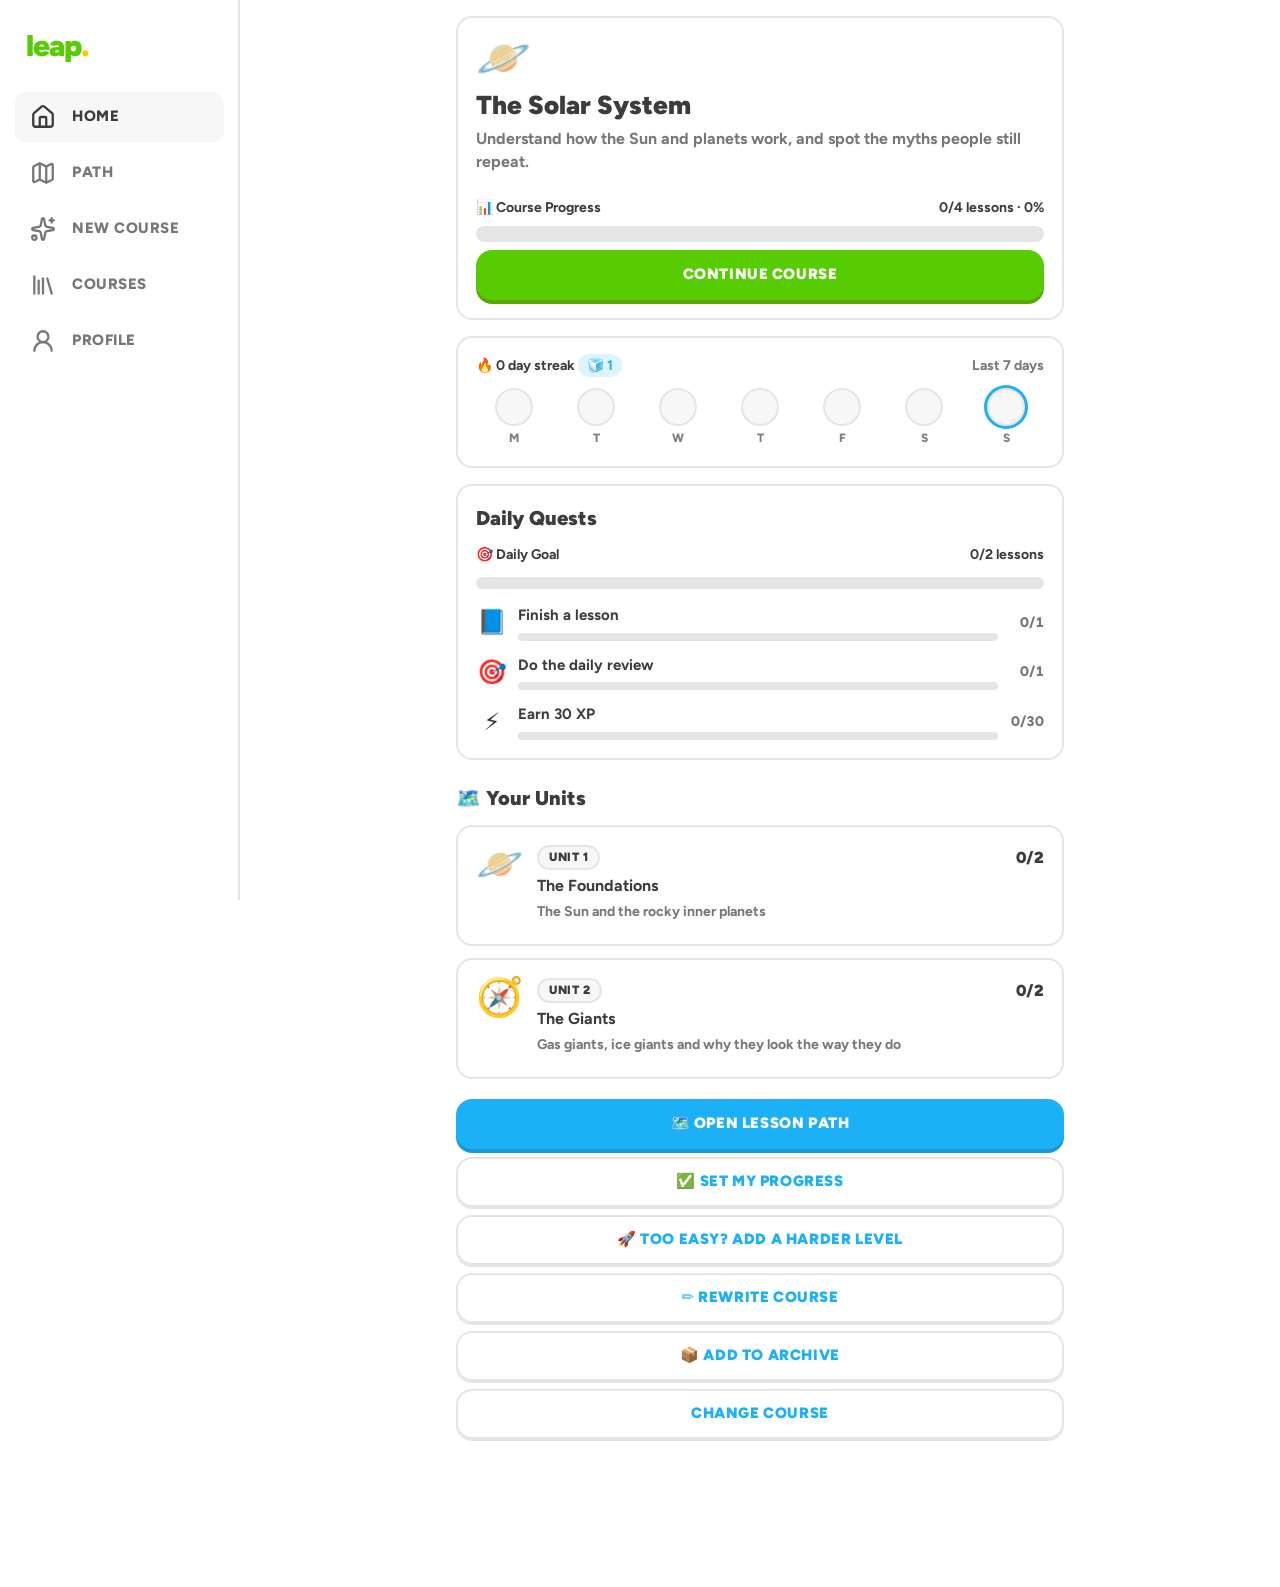
==== index.html @ ef15c29d "Daily review bar above the menu" ====
<!doctype html>
<html lang="en-GB">
  <head>
    <meta charset="UTF-8" />
    <meta name="viewport" content="width=device-width, initial-scale=1.0, maximum-scale=1.0, user-scalable=no, viewport-fit=cover" />
    <meta name="theme-color" content="#58cc02" />
    <meta http-equiv="Cache-Control" content="no-cache, must-revalidate" />
    <link rel="icon" href="data:image/svg+xml,<svg xmlns=%22http://www.w3.org/2000/svg%22 viewBox=%220 0 100 100%22><text y=%22.9em%22 font-size=%2290%22>🐸</text></svg>" />
    <link rel="apple-touch-icon" href="./leap-icon-180.png" />
    <link rel="manifest" href="./leap.webmanifest" />
    <meta name="apple-mobile-web-app-capable" content="yes" />
    <meta name="mobile-web-app-capable" content="yes" />
    <meta name="apple-mobile-web-app-title" content="Leap" />
    <meta name="apple-mobile-web-app-status-bar-style" content="black-translucent" />
    <link rel="preconnect" href="https://fonts.googleapis.com" />
    <link rel="preconnect" href="https://fonts.gstatic.com" crossorigin />
    <link href="https://fonts.googleapis.com/css2?family=Figtree:wght@500;600;700;800;900&display=swap" rel="stylesheet" />
    <title>Leap · learn anything</title>
    <script type="module" crossorigin src="./assets/learn-BVHJ_zbQ.js"></script>
    <link rel="stylesheet" crossorigin href="./assets/learn-C8i1mQF3.css">
  </head>
  <body>
    <div id="root"></div>
  </body>
</html>
---- assets/learn-C8i1mQF3.css ----
:root{--bg:#fff;--surface:#fff;--surface-2:#f7f7f7;--tile:#f1f3f0;--border:#e5e5e5;--text:#3c3c3c;--muted:#777;--green:#58cc02;--green-dark:#58a700;--green-soft:#d7ffb8;--blue:#1cb0f6;--blue-dark:#1899d6;--blue-soft:#ddf4ff;--red:#ff4b4b;--red-dark:#ea2b2b;--red-soft:#ffdfe0;--gold:#ffc800;--gold-dark:#e5a500;--purple:#ce82ff;--purple-dark:#a568cc;--orange:#ff9600;--orange-dark:#e08500;--pink:#ff86d0;--pink-dark:#db6cb0;--teal:#00cd9c;--teal-dark:#00a67e;--locked:#e5e5e5;--locked-dark:#cecece;--radius:16px;--select-text:var(--blue-dark);--right-text:var(--green-dark);--wrong-text:var(--red-dark);--title:var(--green-dark);--em:#9b51e0;--lightningcss-light:initial;--lightningcss-dark: ;color-scheme:light dark}@media (prefers-color-scheme:dark){:root{--lightningcss-light: ;--lightningcss-dark:initial}:root:not([data-theme=light]){--bg:#131f24;--surface:#131f24;--surface-2:#202f36;--tile:#0e171b;--border:#37464f;--text:#f1f7fb;--muted:#8a9ba5;--green-soft:#1f3a12;--blue-soft:#10334a;--red-soft:#3f1c1f;--locked:#37464f;--locked-dark:#2a383f;--select-text:var(--blue);--right-text:var(--green);--wrong-text:var(--red);--title:var(--green);--em:var(--purple);--lightningcss-light: ;--lightningcss-dark:initial;color-scheme:dark}}:root[data-theme=dark]{--bg:#131f24;--surface:#131f24;--surface-2:#202f36;--tile:#0e171b;--border:#37464f;--text:#f1f7fb;--muted:#8a9ba5;--green-soft:#1f3a12;--blue-soft:#10334a;--red-soft:#3f1c1f;--locked:#37464f;--locked-dark:#2a383f;--select-text:var(--blue);--right-text:var(--green);--wrong-text:var(--red);--title:var(--green);--em:var(--purple);--lightningcss-light: ;--lightningcss-dark:initial;color-scheme:dark}*{box-sizing:border-box}html{-webkit-text-size-adjust:100%}body{background:var(--bg);color:var(--text);margin:0;font-family:Figtree,system-ui,-apple-system,Segoe UI,sans-serif;font-size:16px;font-weight:700;line-height:1.45}h1{margin:0 0 6px;font-size:26px;font-weight:900;line-height:1.2}h2{margin:0 0 10px;font-size:20px;font-weight:900}p{margin:0 0 10px}a{color:var(--blue)}button{font:inherit;color:inherit;cursor:pointer}button:disabled{cursor:default}.muted{color:var(--muted)}.small{font-size:14px}.tiny{margin:6px 0 0;font-size:13px}.good{color:var(--green)}.grow{flex:1;min-width:0}.row-between{justify-content:space-between;align-items:center;gap:10px;display:flex}.stack{flex-direction:column;gap:12px;width:100%;display:flex}.big-emoji{margin-bottom:8px;font-size:52px;line-height:1}.danger-text{color:var(--red)!important}.shell{min-height:100vh;display:flex}.side{border-right:2px solid var(--border);flex-direction:column;flex-shrink:0;gap:6px;width:240px;height:100vh;padding:24px 14px;display:flex;position:sticky;top:0}.logo{color:var(--green);letter-spacing:-1px;padding:0 12px 18px;font-size:30px;font-weight:900}.logo span{color:var(--gold)}.logo-mobile{padding:0;font-size:26px;display:none}.side-link{color:var(--muted);text-transform:uppercase;letter-spacing:.5px;border:2px solid #0000;border-radius:12px;align-items:center;gap:16px;padding:10px 14px;font-size:15px;font-weight:800;text-decoration:none;display:flex}.side-link:hover{background:var(--surface-2)}.side-link{color:var(--muted)}.side-link.active{color:var(--text);background:var(--surface-2);border-color:#0000}.side-link:focus-visible{outline:2px solid var(--muted);outline-offset:2px}.side-icon{place-items:center;display:inline-grid}.content{flex:1;min-width:0}.topbar{z-index:10;background:var(--bg);padding:calc(12px + env(safe-area-inset-top,0px)) 24px 12px;border-bottom:2px solid var(--border);justify-content:flex-end;align-items:center;gap:12px;display:flex;position:sticky;top:0}.stats{align-items:center;gap:6px;display:flex}.stat{color:var(--text);white-space:nowrap;border-radius:12px;align-items:center;gap:4px;padding:6px 10px;font-weight:800;text-decoration:none;display:inline-flex}.stat-emoji{font-size:22px}.stat.streak-on{color:var(--orange)}.stat.xp{color:var(--gold-dark)}.stat.hearts{color:var(--red)}.page{max-width:640px;margin:0 auto;padding:24px 16px 120px}@media (width<=860px){.side{z-index:20;width:auto;height:auto;padding:6px 8px calc(6px + env(safe-area-inset-bottom));border-right:0;border-top:2px solid var(--border);background:var(--bg);flex-direction:row;justify-content:space-around;position:fixed;inset:auto 0 0}.side .logo,.side-label{display:none}.side-link{padding:8px 16px}.logo-mobile{display:block}.topbar{padding:calc(10px + env(safe-area-inset-top,0px)) 16px 10px;justify-content:space-between}.page{padding-bottom:110px}}@media (width<=400px){.stat{padding:6px;font-size:15px}.logo-mobile{font-size:22px}}.btn{--c:var(--green);--d:var(--green-dark);background:var(--c);color:#fff;min-height:50px;box-shadow:0 4px 0 var(--d);text-transform:uppercase;letter-spacing:.6px;-webkit-tap-highlight-color:transparent;border:0;border-radius:16px;justify-content:center;align-items:center;gap:8px;padding:12px 22px;font-size:15px;font-weight:900;text-decoration:none;transition:transform 60ms,box-shadow 60ms,filter .15s;display:inline-flex}.btn:hover:not(:disabled){filter:brightness(1.06)}.btn:active:not(:disabled){box-shadow:0 0 0 var(--d);transform:translateY(4px)}.btn:disabled,.btn.is-disabled{--c:var(--locked);--d:var(--locked-dark);color:var(--muted);pointer-events:none}.btn.blue{--c:var(--blue);--d:var(--blue-dark)}.btn.red{--c:var(--red);--d:var(--red-dark)}.btn.gold{--c:var(--gold);--d:var(--gold-dark);color:#4b3800}.btn.ghost{--c:transparent;--d:var(--border);color:var(--blue);border:2px solid var(--border);box-shadow:0 2px 0 var(--border)}.btn.wide{width:100%}.small-btn{min-height:38px;padding:8px 14px;font-size:13px}.icon-btn{color:var(--muted);background:0 0;border:0;border-radius:10px;padding:6px 8px;font-size:22px}.icon-btn:hover{background:var(--surface-2)}.pbar{background:var(--locked);border-radius:99px;flex:1;min-width:40px;position:relative;overflow:hidden}.pbar-fill{border-radius:99px;min-width:0;height:100%;transition:width .5s cubic-bezier(.3,1.4,.6,1);position:relative}.pbar-fill.green{background:var(--green)}.pbar-fill.gold{background:var(--gold)}.pbar-fill.blue{background:var(--blue)}.pbar-fill.red{background:var(--red)}.pbar-fill.amber{background:var(--orange)}.pbar-shine{background:#ffffff59;border-radius:99px;height:26%;position:absolute;top:22%;left:8px;right:8px}.card{background:var(--surface);border:2px solid var(--border);border-radius:var(--radius);margin-bottom:16px;padding:18px}.empty{text-align:center;flex-direction:column;align-items:center;gap:4px;padding:40px 20px;display:flex}.empty p{max-width:32ch;margin-bottom:16px}.empty h2{text-wrap:balance}.course-card-top{align-items:flex-start;gap:14px;margin-bottom:14px;display:flex}.course-emoji{font-size:44px;line-height:1}.course-card .row-between{margin-bottom:8px}.course-card .btn{margin-top:16px}.goal-card .row-between{margin-bottom:8px}.unit{margin:28px 0 8px}.unit-banner{--c:var(--green);--d:var(--green-dark);background:var(--c);color:#fff;border-radius:var(--radius);box-shadow:0 4px 0 var(--d);justify-content:space-between;align-items:center;gap:14px;padding:16px 18px;display:flex}.unit-banner h2{margin:0 0 2px;font-size:19px}.unit-banner p{opacity:.92;margin:0;font-size:14px}.unit-banner.blue{--c:var(--blue);--d:var(--blue-dark)}.unit-banner.purple{--c:var(--purple);--d:var(--purple-dark)}.unit-banner.orange{--c:var(--orange);--d:var(--orange-dark)}.unit-banner.pink{--c:var(--pink);--d:var(--pink-dark)}.unit-banner.teal{--c:var(--teal);--d:var(--teal-dark)}.unit-progress{flex-direction:column;flex-shrink:0;align-items:flex-end;gap:4px;width:80px;font-size:13px;display:flex}.unit-progress .pbar{background:#0000002e;flex:none;width:100%}.nodes{flex-direction:column;align-items:center;gap:22px;padding:64px 0 10px;display:flex}.node-wrap{flex-direction:column;align-items:center;display:flex;position:relative}.node{--c:var(--green);--d:var(--green-dark);color:#fff;background:var(--c);width:74px;height:68px;box-shadow:0 7px 0 var(--d);border:0;border-radius:50%;font-size:30px;font-weight:900;transition:transform 60ms,box-shadow 60ms}.node:active:not(:disabled){box-shadow:0 1px 0 var(--d);transform:translateY(6px)}.node.blue{--c:var(--blue);--d:var(--blue-dark)}.node.purple{--c:var(--purple);--d:var(--purple-dark)}.node.orange{--c:var(--orange);--d:var(--orange-dark)}.node.pink{--c:var(--pink);--d:var(--pink-dark)}.node.teal{--c:var(--teal);--d:var(--teal-dark)}.node.done{--c:var(--gold);--d:var(--gold-dark)}.node.locked{--c:var(--locked);--d:var(--locked-dark);font-size:24px}.node-label{color:var(--muted);text-align:center;max-width:140px;margin-top:12px;font-size:13px;line-height:1.2}.start-bubble{background:var(--surface);border:2px solid var(--border);color:var(--green);letter-spacing:.5px;white-space:nowrap;z-index:1;border-radius:12px;padding:6px 12px;font-size:14px;font-weight:900;animation:1.2s ease-in-out infinite bob;position:absolute;top:-44px}.start-bubble:after{content:"";background:var(--surface);border-right:2px solid var(--border);border-bottom:2px solid var(--border);width:12px;height:12px;position:absolute;bottom:-8px;left:50%;transform:translate(-50%)rotate(45deg)}@keyframes bob{50%{transform:translateY(-5px)}}.mode{border:2px solid var(--border);background:var(--surface-2);border-radius:14px;margin:14px 0;padding:12px 14px;font-size:14px}.mode.smart{border-color:var(--purple);background:color-mix(in srgb, var(--purple) 12%, var(--bg))}.tabs{grid-template-columns:repeat(3,1fr);gap:10px;margin-bottom:16px;display:grid}.tab{text-align:center;border:2px solid var(--border);background:var(--surface);box-shadow:0 4px 0 var(--border);border-radius:16px;flex-direction:column;align-items:center;gap:4px;padding:14px 8px;display:flex}.tab.active{border-color:var(--blue);background:var(--blue-soft);box-shadow:0 4px 0 var(--blue)}.tab-icon{font-size:32px}.tab-label{font-size:15px;font-weight:900}.tab-hint{color:var(--muted);font-size:12px;line-height:1.25}.drop{border:3px dashed var(--border);text-align:center;cursor:pointer;word-break:break-word;border-radius:16px;flex-direction:column;align-items:center;gap:4px;margin-bottom:16px;padding:32px 16px;display:flex}.drop.drag,.drop:hover{border-color:var(--blue);background:var(--blue-soft)}.drop.has-file{border-color:var(--green);border-style:solid}.field{margin-bottom:16px}.field label{margin-bottom:8px;font-weight:900;display:block}.input{width:100%;font:inherit;color:var(--text);border:2px solid var(--border);background:var(--surface-2);border-radius:14px;outline:none;padding:14px 16px;font-weight:700}.input:focus{border-color:var(--blue)}.chips{flex-wrap:wrap;gap:8px;margin-top:12px;display:flex}.chip{border:2px solid var(--border);background:var(--surface);box-shadow:0 2px 0 var(--border);border-radius:99px;padding:6px 12px;font-size:14px}.chip:hover{border-color:var(--blue);color:var(--blue)}.error{background:var(--red-soft);color:var(--red);border-radius:12px;margin-bottom:14px;padding:12px 14px;font-size:14px}.building{text-align:center;margin-top:20px;padding:40px 22px}.building h2{margin:14px 0 18px}.building .pbar{height:18px}.building p{margin-top:10px}.building-mascot{font-size:72px;animation:.9s ease-in-out infinite hop;display:inline-block}@keyframes hop{0%,to{transform:translateY(0)scaleY(1)}40%{transform:translateY(-22px)scaleY(1.05)}80%{transform:translateY(0)scaleY(.9)}}.tip{background:var(--surface-2);border-radius:14px;margin-top:26px;padding:14px;font-size:14px}.course-list{margin-top:16px}.courses>.row-between{margin-bottom:16px}.course-row{flex-wrap:wrap;align-items:center;gap:8px;padding:14px;display:flex}.course-row.active{border-color:var(--green)}.course-row-main{text-align:left;background:0 0;border:0;flex:1;align-items:flex-start;gap:14px;min-width:0;padding:0;display:flex}.course-row-main .course-emoji{align-self:flex-start;font-size:38px}.course-row-main .row-between{margin-top:2px}.course-row-main strong{text-overflow:ellipsis;overflow:hidden}.pct{text-align:right;flex-shrink:0;width:40px}.pill{background:var(--green);color:#fff;text-transform:uppercase;border-radius:99px;flex-shrink:0;padding:2px 8px;font-size:11px}.confirm{flex-wrap:wrap;align-items:center;gap:8px;width:100%;margin-top:8px;display:flex}.level-card{align-items:center;gap:18px;display:flex}.level-card .row-between{margin-bottom:6px}.level-badge{background:var(--blue);color:#fff;width:72px;height:72px;box-shadow:0 5px 0 var(--blue-dark);border-radius:22px;flex-shrink:0;place-items:center;font-size:34px;font-weight:900;display:grid}.stat-grid{grid-template-columns:repeat(4,1fr);gap:10px;margin-bottom:16px;display:grid}.stat-grid .card{text-align:center;flex-direction:column;align-items:center;margin:0;padding:14px 10px;display:flex}.stat-big{font-size:20px;font-weight:900}@media (width<=520px){.stat-grid{grid-template-columns:repeat(2,1fr)}}.week{align-items:stretch;gap:8px;height:150px;margin-top:8px;display:flex}.week-col{flex-direction:column;flex:1;align-items:center;gap:4px;display:flex}.week-val{color:var(--muted);height:16px;font-size:12px}.week-track{background:var(--surface-2);border-radius:10px;flex:1;width:100%;max-width:36px;position:relative}.week-bar{background:var(--gold);border-radius:10px;min-height:0;transition:height .5s;position:absolute;bottom:0;left:0;right:0}.week-bar.hit{background:var(--green)}.week-goal{border-top:2px dashed var(--muted);opacity:.6;position:absolute;left:-3px;right:-3px}.week-day{color:var(--muted);font-size:13px}.week-day.today{color:var(--blue);font-weight:900}.badges{gap:14px;display:grid}.badge{opacity:.75;align-items:center;gap:14px;display:flex}.badge.got{opacity:1}.badge .pbar{height:8px;margin-top:6px}.badge-icon{background:var(--surface-2);filter:grayscale();border-radius:16px;flex-shrink:0;place-items:center;width:54px;height:54px;font-size:30px;display:grid}.badge.got .badge-icon{background:color-mix(in srgb, var(--gold) 30%, var(--bg));filter:none}.goal-options{grid-template-columns:repeat(2,1fr);gap:10px;display:grid}.goal-opt{border:2px solid var(--border);background:var(--surface);text-align:left;box-shadow:0 3px 0 var(--border);border-radius:14px;flex-direction:column;padding:12px;display:flex}.goal-opt span{color:var(--muted);font-size:13px}.goal-opt.active{border-color:var(--blue);background:var(--blue-soft);box-shadow:0 3px 0 var(--blue)}.key-row{gap:10px;display:flex}.key-row .btn{min-height:52px}.toggle{cursor:pointer;align-items:center;gap:10px;margin-bottom:14px;display:flex}.toggle input{width:20px;height:20px;accent-color:var(--green)}.lesson{flex-direction:column;min-height:100dvh;display:flex}.lesson-top{align-items:center;gap:14px;width:100%;max-width:1000px;margin:0 auto;padding:22px 16px 10px;display:flex}.lesson-top .pbar{height:16px}.lesson-body{flex:1;width:100%;max-width:640px;margin:0 auto;padding:20px 16px 200px}.pop{animation:.25s ease-out pop}@keyframes pop{0%{opacity:0;transform:translateY(10px)}to{opacity:1;transform:none}}.teach-label{color:var(--purple);text-transform:uppercase;letter-spacing:.5px;margin-bottom:14px;font-size:14px;font-weight:900}.teach-card{border:2px solid var(--border);box-shadow:0 4px 0 var(--border);background:var(--surface);border-radius:20px;padding:26px 22px;font-size:22px;line-height:1.45}.dots{justify-content:center;gap:8px;margin-top:18px;display:flex}.dots span{background:var(--locked);border-radius:50%;width:10px;height:10px}.dots span.on{background:var(--purple)}.retry-tag{color:var(--orange);text-transform:uppercase;margin-bottom:8px;font-size:14px;font-weight:900}.ex-title{text-transform:uppercase;letter-spacing:.5px;margin-bottom:10px;font-size:13px;font-weight:900}.ex-prompt{white-space:pre-line;margin-bottom:22px;font-size:19px}.ex-prompt.statement{border:2px solid var(--border);background:var(--surface-2);border-radius:16px;padding:18px}.choices{gap:12px;display:grid}.choice{text-align:left;border:2px solid var(--border);background:var(--surface);width:100%;min-height:58px;box-shadow:0 4px 0 var(--border);border-radius:16px;align-items:center;gap:14px;padding:14px 16px;font-size:17px;transition:transform 60ms;display:flex}.choice:active:not(:disabled){box-shadow:0 1px 0 var(--border);transform:translateY(3px)}.choice.selected{border-color:var(--blue);background:var(--blue-soft);box-shadow:0 4px 0 var(--blue);color:var(--select-text)}.choice.is-right{border-color:var(--green);background:var(--green-soft);box-shadow:0 4px 0 var(--green)}.choice.is-wrong{border-color:var(--red);background:var(--red-soft);box-shadow:0 4px 0 var(--red)}.choice-key{border:2px solid var(--border);width:30px;height:30px;color:var(--muted);border-radius:8px;flex-shrink:0;place-items:center;font-size:14px;display:grid}.choice.selected .choice-key{border-color:var(--blue);color:var(--blue)}.tf{grid-template-columns:1fr 1fr;gap:12px;display:grid}.tf-btn{text-align:center;flex-direction:column;justify-content:center;padding:22px 10px;font-size:19px;font-weight:900}.tf-icon{font-size:34px}.cloze-sentence{font-size:22px;line-height:2.1}.gap{border:0;border-bottom:3px solid var(--muted);text-align:center;vertical-align:baseline;background:0 0;min-width:90px;margin:0 4px;padding:0 12px;font-weight:900;line-height:1.6;display:inline-block}.gap.filled{border:2px solid var(--border);background:var(--surface);border-bottom-width:4px;border-radius:12px}.tiles{border-top:2px solid var(--border);flex-wrap:wrap;justify-content:center;gap:10px;padding-top:18px;display:flex}.tile{border:2px solid var(--border);background:var(--surface);box-shadow:0 4px 0 var(--border);border-radius:14px;padding:10px 16px;font-size:17px}.tile.used{background:var(--locked);color:#0000;box-shadow:none}.match{grid-template-columns:1fr 1fr;gap:12px;display:grid}.match-col{flex-direction:column;gap:12px;display:flex}.match-item{border:2px solid var(--border);background:var(--surface);min-height:62px;box-shadow:0 4px 0 var(--border);border-radius:14px;flex:1;padding:10px 12px;font-size:15px;line-height:1.25;transition:opacity .3s,transform 60ms}.match-item.selected{border-color:var(--blue);background:var(--blue-soft);box-shadow:0 4px 0 var(--blue)}.match-item.matched{border-color:var(--green);background:var(--green-soft);box-shadow:none;opacity:.45}.match-item.wrong{border-color:var(--red);background:var(--red-soft);animation:.35s shake}@keyframes shake{25%{transform:translate(-6px)}75%{transform:translate(6px)}}.check-bar{border-top:2px solid var(--border);background:var(--bg);padding:20px 16px calc(20px + env(safe-area-inset-bottom));z-index:30;position:fixed;bottom:0;left:0;right:0}.check-bar.right{background:var(--green-soft);border-color:#0000}.check-bar.wrong{background:var(--red-soft);border-color:#0000}.check-inner{justify-content:space-between;align-items:center;gap:16px;max-width:1000px;margin:0 auto;display:flex}.check-inner .btn{min-width:150px}.feedback{flex:1;align-items:flex-start;gap:14px;min-width:0;display:flex}.feedback strong{font-size:22px;font-weight:900}.feedback p{margin:2px 0 0;font-size:15px}.feedback .note{opacity:.85;font-size:14px}.right .feedback{color:var(--right-text)}.wrong .feedback{color:var(--wrong-text)}.feedback-icon{background:var(--bg);border-radius:50%;flex-shrink:0;place-items:center;width:52px;height:52px;font-size:26px;font-weight:900;display:grid}@media (width<=600px){.check-inner{flex-direction:column;align-items:stretch}.check-inner>span:empty{display:none}.check-inner .btn{width:100%}.feedback-icon{display:none}.teach-card{font-size:20px}}.done-screen,.out-screen{text-align:center;justify-content:center;align-items:center;position:relative;overflow:hidden}.done-inner{flex-direction:column;align-items:center;width:100%;max-width:480px;padding:40px 16px 160px;display:flex}.done-mascot{font-size:96px;animation:1s ease-in-out 3 hop}.done-inner h1{color:var(--gold-dark);margin:10px 0 8px;font-size:30px}.out-screen .done-inner h1{color:var(--red)}.done-stats{grid-template-columns:repeat(3,1fr);gap:10px;width:100%;margin:20px 0;display:grid}.done-stat{border:2px solid var(--c);border-radius:16px;flex-direction:column;display:flex;overflow:hidden}.done-stat span{background:var(--c);color:#fff;text-transform:uppercase;padding:4px;font-size:12px;font-weight:900}.done-stat strong{padding:12px 4px;font-size:18px}.done-stat.gold{--c:var(--gold)}.done-stat.green{--c:var(--green)}.done-stat.blue{--c:var(--blue)}.streak-line{color:var(--orange);font-size:20px;font-weight:900}.done-course{text-align:left;width:100%;margin-top:10px}.done-course .row-between{margin-bottom:8px}.done-course .pbar{height:14px}.confetti{pointer-events:none;z-index:0;position:fixed;inset:0}.confetti i{border-radius:3px;width:10px;height:16px;animation:linear forwards fall;position:absolute;top:-20px}@keyframes fall{to{top:110%;transform:rotate(720deg)translate(40px)}}.done-inner,.done-screen .check-bar{z-index:1;position:relative}.done-screen .check-bar{position:fixed}.modal-bg{z-index:50;background:#00000080;place-items:center;padding:16px;display:grid;position:fixed;inset:0}.modal{background:var(--bg);text-align:center;border-radius:20px;flex-direction:column;align-items:center;gap:10px;width:100%;max-width:380px;padding:28px 20px 20px;display:flex}@media (prefers-reduced-motion:reduce){*,:before,:after{transition:none!important;animation:none!important}}.method{grid-template-columns:1fr 1fr;gap:10px;margin:4px 0 18px;display:grid}.method-opt{text-align:left;border:2px solid var(--border);background:var(--surface);box-shadow:0 3px 0 var(--border);border-radius:14px;flex-direction:column;gap:2px;padding:12px 14px;display:flex}.method-opt span{color:var(--muted);font-size:13px;line-height:1.3}.method-opt.active{border-color:var(--purple);background:color-mix(in srgb, var(--purple) 12%, var(--bg));box-shadow:0 3px 0 var(--purple)}.steps{flex-direction:column;gap:18px;margin:0;padding:0;list-style:none;display:flex}.step{align-items:flex-start;gap:14px;display:flex}.step-num{background:var(--purple);color:#fff;border-radius:50%;flex-shrink:0;place-items:center;width:34px;height:34px;font-weight:900;display:grid}.step strong{margin:5px 0 6px;display:block}.step-actions{flex-wrap:wrap;gap:10px;margin-top:8px;display:flex}.step-actions .btn{flex:150px}.prompt-box{margin-top:10px;font-size:14px}.prompt-box summary{cursor:pointer;color:var(--blue)}.prompt-box textarea,.json-paste{width:100%;color:var(--text);background:var(--surface-2);border:2px solid var(--border);resize:vertical;border-radius:12px;margin-top:8px;padding:10px;font:16px/1.4 ui-monospace,SFMono-Regular,Menlo,monospace}.or-label{text-align:center;margin:12px 0 0;display:block}.json-paste{margin-bottom:10px}.step .error{margin:0 0 10px}@media (width<=420px){.method{grid-template-columns:1fr}}.section-title{margin:24px 0 12px;font-size:20px}.path-title{text-align:center;margin:0 0 4px;font-size:22px}.unit-row{color:inherit;align-items:center;gap:14px;margin-bottom:12px;text-decoration:none;display:flex}.unit-row:hover{border-color:var(--blue)}.unit-row-emoji{font-size:38px;line-height:1}.unit-row-main{flex-direction:column;flex:1;gap:4px;min-width:0;display:flex}.unit-row-count{color:var(--muted);font-weight:800}.home-page .btn.wide{margin-top:8px}.unit-emoji{flex-shrink:0;font-size:40px;line-height:1}.unit-banner-text{flex:1;min-width:0}.unit-banner{justify-content:flex-start}.unit-progress{margin-left:auto}.teach-art{text-align:center;margin:4px 0 22px;font-size:96px;line-height:1;animation:.5s cubic-bezier(.3,1.5,.6,1) art-pop}@keyframes art-pop{0%{opacity:0;transform:scale(.5)rotate(-8deg)}to{opacity:1;transform:none}}@media (prefers-reduced-motion:reduce){.teach-art{animation:none}}.done-check{width:132px;height:132px;animation:.6s cubic-bezier(.3,1.6,.6,1) both check-pop,1.2s ease-in-out 1s 2 check-bounce;overflow:visible}.dc-ring{fill:none;stroke:var(--gold);stroke-width:5px;stroke-dasharray:340;stroke-dashoffset:340px;animation:.6s ease-out .1s forwards dc-draw}.dc-fill{fill:var(--green);filter:drop-shadow(0 5px 0 var(--green-dark));transform-origin:60px 60px;animation:.5s cubic-bezier(.3,1.6,.6,1) .15s both check-pop}.dc-tick{fill:none;stroke:#fff;stroke-width:11px;stroke-linecap:round;stroke-linejoin:round;stroke-dasharray:80;stroke-dashoffset:80px;animation:.45s ease-out .55s forwards dc-draw}.dc-spark{stroke:var(--gold);stroke-width:5px;stroke-linecap:round;opacity:0;transform-origin:60px 60px;animation:.7s ease-out both dc-spark}@keyframes dc-draw{to{stroke-dashoffset:0}}@keyframes check-pop{0%{transform:scale(0)}to{transform:scale(1)}}@keyframes check-bounce{50%{transform:scale(1.08)}}@keyframes dc-spark{0%{opacity:0;transform:scale(.6)}40%{opacity:1}to{opacity:0;transform:scale(1.35)}}@media (prefers-reduced-motion:reduce){.done-check,.dc-fill,.dc-spark{animation:none}.dc-ring,.dc-tick{stroke-dashoffset:0;animation:none}.dc-spark{opacity:0}}.teach{text-align:center;flex-direction:column;justify-content:center;align-items:center;min-height:calc(100dvh - 400px);display:flex}.teach-label{margin-bottom:8px}.teach-art{margin-bottom:18px}.teach-card{text-align:center;width:100%}.btn.btn:disabled,.btn.btn.is-disabled{--c:var(--locked);--d:var(--locked-dark);color:var(--muted)}.btn.btn.ghost:disabled{--c:transparent;--d:var(--border)}.teach{justify-content:flex-start}.teach-label{align-self:stretch;margin-bottom:0}.teach-body{flex-direction:column;flex:1;justify-content:center;align-items:center;width:100%;display:flex}.speak-btn{border:2px solid var(--border);background:var(--surface);width:48px;height:44px;box-shadow:0 3px 0 var(--border);border-radius:14px;font-size:22px}.speak-btn:active{box-shadow:0 1px 0 var(--border);transform:translateY(2px)}.speak-btn.big{border-color:var(--blue);background:var(--blue-soft);width:76px;height:64px;box-shadow:0 4px 0 var(--blue);font-size:32px}.listen{flex-direction:column;align-items:center;gap:6px;margin-bottom:18px;display:flex}.phrase-card{flex-direction:column;align-items:center;gap:8px;display:flex}.phrase-text{font-size:34px;font-weight:900;line-height:1.2}.phrase-say{color:var(--purple);letter-spacing:.5px;font-size:18px;font-weight:800}.phrase-meaning{color:var(--muted);margin-bottom:8px;font-size:20px}.lang-grid{grid-template-columns:repeat(2,1fr);gap:10px;margin:8px 0 12px;display:grid}.lang-opt{border:2px solid var(--border);background:var(--surface);box-shadow:0 3px 0 var(--border);text-align:left;border-radius:14px;align-items:center;gap:10px;padding:12px;font-size:16px;font-weight:800;display:flex}.lang-opt.active{border-color:var(--blue);background:var(--blue-soft);box-shadow:0 3px 0 var(--blue)}.lang-flag{font-size:28px;line-height:1}.backup-row{flex-wrap:wrap;gap:10px;margin-top:14px;display:flex}.listen-btn{border:2px solid var(--blue);background:var(--blue-soft);width:100%;min-height:64px;color:var(--blue);box-shadow:0 4px 0 var(--blue);text-transform:uppercase;letter-spacing:.5px;border-radius:16px;justify-content:center;align-items:center;gap:12px;margin-bottom:22px;font-size:17px;font-weight:900;display:flex}.listen-btn span{font-size:28px}.listen-btn:active{box-shadow:0 1px 0 var(--blue);transform:translateY(3px)}.ex-title{color:var(--title)}.cloze-sentence{line-height:1.6}.gap{min-width:80px;padding:2px 12px;line-height:1.3}.gap.static{min-width:60px}.ex.has-dock{padding-bottom:96px}.listen-btn.dock{left:50%;bottom:calc(118px + env(safe-area-inset-bottom,0px));z-index:25;width:calc(100% - 32px);max-width:608px;margin:0;position:fixed;transform:translate(-50%)}.listen-btn.dock:active{transform:translate(-50%,3px)}.em{color:var(--em);font-weight:900}.feedback .em{color:inherit;font-size:inherit;font-weight:900;text-decoration:none}.hint-wrap{display:inline-block;position:relative}.hint-word{font:inherit;color:inherit;-webkit-text-decoration:underline dotted;text-decoration:underline dotted;text-decoration-thickness:2px;-webkit-text-decoration-color:var(--muted);text-decoration-color:var(--muted);text-underline-offset:4px;cursor:pointer;background:0 0;border:0;padding:0}.hint-word.open{color:var(--blue);-webkit-text-decoration-color:var(--blue);text-decoration-color:var(--blue)}.hint-bubble{z-index:40;background:var(--surface);color:var(--text);border:2px solid var(--border);box-shadow:0 4px 0 var(--border);white-space:nowrap;text-overflow:ellipsis;border-radius:12px;max-width:70vw;padding:6px 12px;font-size:15px;font-weight:800;position:absolute;bottom:calc(100% + 8px);left:50%;overflow:hidden;transform:translate(-50%)}.hint-bubble:after{content:"";border:7px solid #0000;border-top-color:var(--border);position:absolute;top:100%;left:50%;transform:translate(-50%)}.word-breakdown{flex-wrap:wrap;justify-content:center;gap:8px;margin:2px 0 10px;display:flex}.wb-item{background:var(--surface-2);border:2px solid var(--border);border-radius:12px;flex-direction:column;align-items:center;padding:6px 10px;display:flex}.wb-word{font-size:17px;font-weight:900}.wb-meaning{color:var(--muted);font-size:13px}.teach-nav{gap:12px;display:flex}.teach-nav .btn{flex:1;min-width:0}@media (width>=601px){.teach-nav .btn{min-width:120px}}.unit-banner{flex-direction:column;align-items:stretch;gap:12px}.unit-banner-top{align-items:center;gap:14px;display:flex}.unit-progress{flex-direction:row;align-items:center;gap:10px;width:100%;margin-left:0}.unit-progress .pbar{flex:1}.unit-progress span{text-align:right;min-width:34px;font-weight:900}.jump-btn{box-sizing:border-box;text-align:center;color:#fff;letter-spacing:.3px;background:#0000001f;border:2px solid #ffffffb3;border-radius:12px;align-self:stretch;width:100%;padding:10px 12px;font-size:14px;font-weight:900;display:block}.jump-btn:active{transform:translateY(2px)}.node.quiz{width:84px;height:76px;font-size:34px}.test-tag{color:var(--purple);text-transform:uppercase;letter-spacing:.5px;margin-bottom:10px;font-size:13px;font-weight:900}.page{padding-bottom:calc(140px + env(safe-area-inset-bottom,0px))}.home-page>.btn.wide:last-child{margin-bottom:8px}.complete-box{background:color-mix(in srgb, var(--gold) 18%, var(--bg));border-radius:14px;flex-direction:column;gap:4px;margin-top:16px;padding:14px;display:flex}.complete-box strong{font-size:18px}.complete-actions{flex-direction:column;gap:10px;margin-top:8px;display:flex}.complete-actions .btn{flex:none;width:100%;margin-top:0!important}.done-stats.two{grid-template-columns:repeat(2,1fr)}.check-inner.stack-buttons{justify-content:flex-end}.row-actions{gap:2px;display:flex}.pill.muted-pill{background:var(--locked-dark);color:var(--text)}.archive-note{margin:-6px 0 8px}.nodes{gap:56px}.unit-row-emoji{align-self:flex-start}.q-num{color:var(--muted);text-transform:uppercase;letter-spacing:.5px;margin-bottom:6px;font-size:13px;font-weight:900}.q-num .retry-tag{font-size:inherit;margin:0;display:inline}.unit-banner-top{align-items:flex-start}.home-page .course-card-top{flex-direction:column;gap:10px}.unit-row-head{justify-content:space-between;align-items:baseline;gap:12px;display:flex}.unit-row-head .unit-row-count{color:var(--text);flex-shrink:0;font-weight:900}.home-page .delete-course{margin-top:12px}.unit-row-head{align-items:center}.unit-pill{background:var(--surface-2);border:2px solid var(--border);color:var(--text);text-transform:uppercase;letter-spacing:.5px;border-radius:99px;padding:2px 10px;font-size:12px;font-weight:900;display:inline-block}.teach-art{margin:28px 0 16px;font-size:67px}.path-title{text-wrap:balance;flex-direction:column;align-items:center;gap:6px;display:flex}.path-title-emoji{font-size:56px;line-height:1}.path-title,.teach-card,.phrase-meaning,.done-inner h1,.done-inner p,.modal h2,.modal p,.empty h2,.empty p,.building h2,.tip,.node-label,.unit-banner h2,.feedback p,.feedback strong,.teach-card{text-wrap:balance}.video-box{background:var(--surface-2);border:2px solid var(--border);border-radius:14px;margin-top:14px;padding:14px}.video-note{margin:0 0 8px;font-size:15px}.video-steps{margin:0 0 12px;padding-left:20px;line-height:1.5}.video-box label{margin-bottom:6px;font-weight:900;display:block}.video-box .json-paste{margin:0 0 6px}@media (width<=860px){.side-link{background:0 0;border:0;flex:1;justify-content:center;padding:6px 0}.side-link:hover,.side-link.active{background:0 0}.side-icon{border-radius:17px;place-items:center;width:52px;height:34px;transition:background .2s,color .2s;display:grid}.side-link.active .side-icon{background:var(--surface-2)}}.unit-emoji.plate,.node-emoji.plate{background:#ffffffeb;border-radius:50%;place-items:center;display:inline-grid;box-shadow:inset 0 -3px #00000014}.unit-emoji.plate{width:56px;height:56px;font-size:32px}.node-emoji{place-items:center;line-height:1;display:inline-grid}.node-emoji.plate{width:46px;height:46px;font-size:26px}.cat-grid{grid-template-columns:repeat(3,1fr);gap:10px;margin-top:16px;display:grid}.cat-tile{text-align:center;background:var(--surface);border:2px solid var(--border);border-radius:var(--radius);min-width:0;color:inherit;font:inherit;cursor:pointer;flex-direction:column;align-items:stretch;gap:6px;padding:14px 8px 12px;display:flex}.cat-tile:active{transform:translateY(2px)}.cat-emoji{font-size:34px;line-height:1}.cat-name{text-overflow:ellipsis;white-space:nowrap;font-size:15px;overflow:hidden}.cat-tile .tiny{margin:0}.cat-tile .pbar{flex:none;width:100%;margin-top:4px}.cat-head{align-items:center;gap:4px;min-width:0;display:flex}.cat-head h1{text-overflow:ellipsis;white-space:nowrap;overflow:hidden}.cat-back{padding:0 8px 4px 0;font-size:32px;line-height:1;text-decoration:none}.rag-text{font-weight:900}.rag-text.red{color:var(--red)}.rag-text.amber{color:var(--orange)}.rag-text.green{color:var(--green)}.cat-tile.rag-red{border-color:color-mix(in srgb, var(--red) 55%, var(--border))}.cat-tile.rag-amber{border-color:color-mix(in srgb, var(--orange) 55%, var(--border))}.cat-tile.rag-green{border-color:color-mix(in srgb, var(--green) 55%, var(--border))}.cat-grid{margin-top:0}.courses>.course-row{margin-top:16px}.tabs{grid-template-columns:1fr;margin-top:16px}.tab{text-align:left;color:inherit;font:inherit;cursor:pointer;flex-direction:row;align-items:center;gap:16px;padding:16px 18px}.tab-text{flex-direction:column;gap:3px;min-width:0;display:flex}.tab-label{font-size:17px}.tab-hint{font-size:14px}.tab-icon{text-align:center;flex-shrink:0;width:44px}.change-course{margin-top:10px}.see-all{color:var(--blue);font-weight:900;text-decoration:none}.gate-bar{width:100%;max-width:280px;margin-top:8px;display:flex}.type-row{border:2px solid var(--border);background:var(--surface-2);border-bottom-width:4px;border-radius:16px;align-items:center;gap:4px;padding:6px 14px;display:flex}.type-row:focus-within{border-color:var(--blue)}.type-row.is-right{border-color:var(--green);background:var(--green-soft)}.type-row.is-wrong{border-color:var(--red);background:var(--red-soft)}.type-given{color:var(--blue);letter-spacing:.5px;font-size:24px;font-weight:900}.type-input{min-width:0;font:inherit;color:var(--text);background:0 0;border:0;outline:0;flex:1;padding:10px 0;font-size:24px;font-weight:800}.type-input::placeholder{color:var(--muted);font-size:18px;font-weight:600}.hint-btn{min-width:0}.hint-note{background:color-mix(in srgb, var(--gold) 16%, var(--bg));border-radius:14px;margin-top:16px;padding:12px 14px;font-size:15px;font-weight:700}.choice.ruled-out,.tile.ruled-out{opacity:.3;pointer-events:none;text-decoration:line-through}.path-end{text-align:center;background:color-mix(in srgb, var(--gold) 18%, var(--bg));border-radius:16px;flex-direction:column;align-items:stretch;gap:12px;margin:8px 0 24px;padding:16px;display:flex}.path-end strong{font-size:18px}.page{padding-top:calc(16px + env(safe-area-inset-top,0px))}.hearts-row{color:var(--red);justify-content:flex-end;align-items:center;margin:0 0 6px;font-size:18px;font-weight:800;display:flex}.goal-options{margin-top:16px}.goal-card-wrap{margin-bottom:4px}.settings-card .btn{width:100%;min-height:52px;margin-top:10px;padding:12px 16px;font-size:15px}.settings-card .backup-row{flex-flow:column;gap:0;margin-top:0}.settings-card .confirm{flex-direction:column;align-items:stretch;gap:0}.settings-card .confirm .small{margin-bottom:4px}.course-card{position:relative}.card-hearts{color:var(--red);font-size:18px;font-weight:800;position:absolute;top:14px;right:16px}.archive-delete{margin-top:12px}.archive-confirm{flex-direction:column;gap:8px;margin-top:12px;display:flex}.btn{letter-spacing:.6px;white-space:nowrap;text-transform:uppercase!important}.btn .btn-text{text-overflow:ellipsis;min-width:0;overflow:hidden}.btn{max-width:100%}.mode-switch{grid-template-columns:1fr 1fr;gap:8px;margin-bottom:16px;display:grid}.mode-switch button{border:2px solid var(--border);background:var(--surface);min-height:46px;color:var(--muted);text-transform:uppercase;letter-spacing:.5px;box-shadow:0 3px 0 var(--border);border-radius:14px;font-size:14px;font-weight:900}.mode-switch button.active{border-color:var(--blue);background:var(--blue-soft);color:var(--text);box-shadow:0 3px 0 var(--blue)}.auto-box{flex-direction:column;gap:10px;display:flex}.link-btn{color:var(--muted);background:0 0;border:0;align-self:center;padding:6px;text-decoration:underline}.hearts-row{gap:14px}.streak-chip{color:var(--orange)}.card-hearts{gap:14px;display:flex}.model-row{grid-template-columns:repeat(3,1fr);gap:8px;display:grid}.model-row button{border:2px solid var(--border);background:var(--surface);min-height:42px;color:var(--muted);box-shadow:0 3px 0 var(--border);border-radius:12px;font-weight:900}.model-row button.active{border-color:var(--blue);background:var(--blue-soft);color:var(--text);box-shadow:0 3px 0 var(--blue)}.jobs{flex-direction:column;gap:8px;margin-bottom:12px;display:flex}.job{border:2px solid var(--border);background:var(--surface);border-radius:16px;align-items:center;gap:10px;padding:12px 14px;display:flex}.job.done{border-color:var(--green)}.job.error{border-color:var(--red)}.job-text{flex-direction:column;flex:1;gap:2px;min-width:0;display:flex}.job-btn{width:auto;min-height:38px;padding:6px 14px;font-size:13px}.job-x{color:var(--muted);background:0 0;border:0;padding:6px;font-size:16px}.unit-row.complete,.unit-row.complete:hover,.unit-row.complete:focus{border-color:var(--green)}.lesson.typing{left:0;right:0;top:var(--vvt,0px);height:var(--vvh,100dvh);z-index:20;background:var(--bg);min-height:0;position:fixed;overflow:hidden}.lesson.typing .lesson-top{padding-top:calc(12px + env(safe-area-inset-top,0px));flex:none}.lesson.typing .lesson-body{overscroll-behavior:contain;flex:1;min-height:0;padding-bottom:16px;overflow-y:auto}.lesson.typing .check-bar{padding:12px 16px calc(12px + env(safe-area-inset-bottom,0px));flex:none;position:static}.lesson.typing .check-inner{flex-direction:row;align-items:center;gap:10px}.lesson.typing .check-inner .btn{flex:1;width:auto;min-width:0}.lesson.typing .check-inner>span:empty{display:none}.lesson.typing .feedback{flex:1;min-width:0}.job-title{text-overflow:ellipsis;white-space:nowrap;overflow:hidden}.lesson.typing .check-bar{padding:10px 16px 8px}.lesson.typing .lesson-top{padding-top:calc(8px + env(safe-area-inset-top,0px));padding-bottom:4px}.lesson.typing .lesson-body{padding-top:12px;padding-bottom:20px}.lesson.typing .ex-prompt{margin-bottom:14px}.feedback .fb-label{text-transform:uppercase;letter-spacing:.9px;opacity:.65;margin-bottom:2px;font-size:11px;font-weight:900;display:block}.feedback .fb-answer{margin-top:8px}.feedback .fb-value{font-size:18px;font-weight:900;line-height:1.3;display:block}.feedback .note{border-top:2px solid;border-top-color:color-mix(in srgb, currentColor 25%, transparent);opacity:1;margin-top:10px;padding-top:10px}.feedback .fb-why{color:var(--text);opacity:.9;font-size:15px;font-weight:600;line-height:1.45;display:block}.feedback .fb-why .em{color:var(--text)}.lesson.typing .check-bar.right .check-inner,.lesson.typing .check-bar.wrong .check-inner{flex-direction:column;align-items:stretch;gap:12px}.lesson.typing .check-bar.right .check-inner .btn,.lesson.typing .check-bar.wrong .check-inner .btn{flex:none;width:100%}.lesson.typing .check-bar.right,.lesson.typing .check-bar.wrong{padding-bottom:calc(16px + env(safe-area-inset-bottom,0px))}.course-row .row-between>strong,.course-row-main h1,.course-card h1,.path-title,.unit-row-main>strong,.unit-banner h2,h1{text-wrap:balance}.archive-link{margin-top:16px}.course-row{flex-flow:column;align-items:stretch;gap:0}.course-row-main{flex:none;width:100%}.course-row .archive-delete,.course-row .archive-confirm{width:100%}.course-row.archived{opacity:1}.course-row.archived .course-row-main{opacity:.8}.teach-card:not(.phrase-card){padding:24px 22px;font-size:20px;line-height:1.5}.teach-para{margin:0}.teach-para+.teach-para{margin-top:18px}.sr-only{clip-path:inset(50%);white-space:nowrap;width:1px;height:1px;position:absolute;overflow:hidden}.why-card{border-color:var(--purple);box-shadow:0 4px 0 var(--purple)}.teach-card.why-card:not(.phrase-card){font-style:normal}.order-help{opacity:.75;margin-bottom:14px;font-size:16px}.order-slots{gap:10px;margin:0 0 16px;padding:0;list-style:none;display:grid}.order-slot{border:2px dashed var(--border);border-radius:14px;align-items:stretch;min-height:52px;display:flex}.order-slot:not(.empty){border-style:solid;border-color:var(--border)}.order-slot.empty{align-items:center;padding:0 14px}.order-slot.right{border-color:var(--green);background:var(--green-soft)}.order-slot.wrong{border-color:var(--red);background:var(--red-soft);animation:.35s shake}.order-num{background:var(--surface-2);font-variant-numeric:tabular-nums;border-radius:50%;flex-shrink:0;place-items:center;min-width:26px;height:26px;font-size:13px;font-weight:900;display:inline-grid}.order-pool{flex-direction:column;gap:10px;display:flex}.order-tile{text-align:left;border:2px solid var(--border);background:var(--surface);width:100%;min-height:52px;box-shadow:0 3px 0 var(--border);color:inherit;font:inherit;cursor:pointer;touch-action:manipulation;border-radius:14px;align-items:center;gap:12px;padding:10px 14px;font-size:17px;font-weight:700;display:flex}.order-tile.placed{box-shadow:none;background:0 0;border:0;border-radius:12px}.order-tile:focus-visible,.order-check:focus-visible{outline:3px solid var(--blue);outline-offset:2px}.order-tile:disabled{cursor:default}.order-check{width:100%;margin-top:16px}.frog{display:inline-block}.frog.happy{animation:.5s cubic-bezier(.3,1.6,.6,1) frog-hop}.frog.sad{filter:saturate(.35);animation:.4s shake;transform:rotate(-12deg)}@keyframes frog-hop{0%{transform:translateY(0)scale(1)}40%{transform:translateY(-9px)scale(1.2)}to{transform:translateY(0)scale(1)}}.feedback .frog-line{opacity:.8;margin-top:2px;font-size:14px;font-weight:700}.combo-chip{background:var(--orange);color:#fff;border-radius:999px;margin-top:8px;padding:4px 12px;font-size:14px;font-weight:900;animation:.45s cubic-bezier(.3,1.6,.6,1) combo-pop;display:inline-block}@keyframes combo-pop{0%{opacity:0;transform:scale(.5)}to{opacity:1;transform:scale(1)}}.frog-verdict{text-wrap:balance;margin:6px 0 0;font-weight:800}.unlocked{flex-direction:column;align-items:center;gap:8px;margin-top:12px;display:flex}.unlocked-chip{background:var(--gold-soft,#ffc8002e);border:2px solid var(--gold,#ffc800);border-radius:14px;padding:8px 14px;font-size:15px;font-weight:900;animation:.5s cubic-bezier(.3,1.6,.6,1) .4s both combo-pop}.streak-week{flex-direction:column;gap:12px;display:flex}.sw-days{grid-template-columns:repeat(7,1fr);gap:6px;margin:0;padding:0;list-style:none;display:grid}.sw-day{flex-direction:column;align-items:center;gap:4px;display:flex}.sw-dot{background:var(--surface-2);border:2px solid var(--border);border-radius:50%;place-items:center;width:38px;height:38px;font-size:20px;display:grid}.sw-day.on .sw-dot{background:var(--orange-soft,#ff96002e);border-color:var(--orange)}.sw-day.today .sw-dot{box-shadow:0 0 0 3px var(--blue)}.sw-label{text-transform:uppercase;opacity:.65;font-size:12px;font-weight:800}.weak-btn{justify-content:center;display:flex}.install-row{align-items:center;gap:14px;display:flex}.install-row h2{text-wrap:balance;margin:0 0 4px;font-size:18px}.install-row p{margin:0}.install-icon{background:#131f24;border-radius:16px;flex-shrink:0;place-items:center;width:64px;height:64px;font-size:40px;display:grid}.install-card .btn{margin-top:12px}@media (prefers-reduced-motion:reduce){.frog.happy,.frog.sad,.combo-chip,.unlocked-chip,.order-slot.wrong{animation:none}}.stepper{justify-content:center;align-items:center;gap:16px;margin:6px 0 16px;display:flex}.stepper .btn{min-width:56px;padding:8px 0;font-size:24px}.stepper-n{text-align:center;font-variant-numeric:tabular-nums;min-width:110px;font-size:24px}.seg{gap:8px;margin-bottom:12px;display:flex}.seg .btn{flex:1}.lesson-top{z-index:25;background:var(--bg);padding-top:calc(14px + env(safe-area-inset-top,0px));box-shadow:0 0 0 100vmax var(--bg);clip-path:inset(0 -100vmax);position:sticky;top:0}.route-fade{animation:.24s ease-out route-in}@keyframes route-in{0%{opacity:0;transform:translateY(10px)}to{opacity:1;transform:none}}.home-page>*{animation:.42s cubic-bezier(.2,.9,.3,1) both rise}.home-page>:nth-child(2){animation-delay:50ms}.home-page>:nth-child(3){animation-delay:.1s}.home-page>:nth-child(4){animation-delay:.15s}.home-page>:nth-child(5){animation-delay:.2s}.home-page>:nth-child(6){animation-delay:.25s}.home-page>:nth-child(n+7){animation-delay:.3s}@keyframes rise{0%{opacity:0;transform:translateY(14px)}to{opacity:1;transform:none}}.pop.leave{animation:.15s ease-in forwards leave}@keyframes leave{to{opacity:0;transform:translate(-26px)}}.check-inner.fb-in{animation:.3s cubic-bezier(.2,.9,.3,1.15) sheet-up}@keyframes sheet-up{0%{opacity:0;transform:translateY(22px)}to{opacity:1;transform:none}}.stat.hearts.hit{animation:.7s ease-out heart-hit}@keyframes heart-hit{0%{transform:scale(1)}20%{transform:scale(1.35)rotate(-8deg)}40%{transform:scale(1.2)rotate(8deg)}60%{transform:scale(1.25)rotate(-5deg)}to{transform:scale(1)}}.flame{transform-origin:50% 90%;display:inline-block}.flame.lit{animation:1.8s ease-in-out infinite flicker}@keyframes flicker{0%,to{transform:scale(1)rotate(0)}30%{transform:scale(1.12)rotate(-4deg)}60%{transform:scale(.96)rotate(3deg)}}.streak-line .flame{animation:.8s cubic-bezier(.3,1.6,.6,1) .2s both flame-pop}@keyframes flame-pop{0%{opacity:0;transform:scale(.2)}to{opacity:1;transform:scale(1)}}.count-up{font-variant-numeric:tabular-nums;font-weight:inherit}.levelup{border:2px solid var(--gold);background:color-mix(in srgb, var(--gold) 16%, var(--bg));border-radius:16px;justify-content:center;align-items:center;gap:12px;margin-top:10px;padding:10px 18px;animation:.6s cubic-bezier(.3,1.6,.6,1) .5s both combo-pop;display:flex}.levelup-badge{background:var(--gold);color:#4b3800;border-radius:50%;place-items:center;width:40px;height:40px;font-size:20px;font-weight:800;animation:.9s cubic-bezier(.3,1.4,.6,1) .6s both badge-spin;display:grid}@keyframes badge-spin{0%{transform:rotate(-200deg)scale(.3)}to{transform:none}}.node.just-done{animation:.7s cubic-bezier(.3,1.6,.6,1) node-done}@keyframes node-done{0%{transform:scale(.7)}60%{transform:scale(1.18)}to{transform:scale(1)}}.node.just-unlocked{animation:.9s cubic-bezier(.3,1.5,.6,1) .55s both node-unlock}@keyframes node-unlock{0%{box-shadow:0 7px 0 var(--d), 0 0 0 0 var(--c);transform:scale(.6)}55%{transform:scale(1.16)}to{box-shadow:0 7px 0 var(--d), 0 0 0 26px transparent;transform:scale(1)}}.today-card{flex-direction:column;gap:12px;display:flex}.today-head{justify-content:space-between;align-items:center;gap:12px;display:flex}.today-head h1{margin:0;font-size:28px}.today-streak{align-items:center;gap:6px;font-size:22px;font-weight:800;display:inline-flex}.freeze-chip{background:var(--blue-soft);color:var(--blue);border-radius:999px;padding:3px 9px;font-size:14px}.quests{gap:14px;margin:4px 0 0;padding:0;list-style:none;display:grid}.quest{grid-template-columns:32px minmax(0,1fr) auto;align-items:center;gap:10px;display:grid}.quest-icon{text-align:center;font-size:24px}.quest-main{flex-direction:column;gap:6px;min-width:0;font-size:15px;font-weight:700;display:flex}.quest-count{color:var(--muted);font-variant-numeric:tabular-nums;text-align:right;min-width:36px;font-size:14px;font-weight:800}.quest.done .quest-count{color:var(--green)}.quest-claim{min-width:0;padding:8px 12px;font-size:14px;animation:1.4s ease-in-out infinite claim-pulse}@keyframes claim-pulse{50%{transform:scale(1.06)}}.reminder-row{flex-wrap:wrap;align-items:center;gap:10px;margin-top:10px;display:flex}.time-input{flex:1;width:auto;min-width:120px}.ideas{flex-wrap:wrap;gap:8px;margin-top:12px;display:flex}.idea{border:2px solid var(--border);background:var(--surface);color:inherit;font:inherit;cursor:pointer;text-align:left;touch-action:manipulation;border-radius:999px;padding:8px 12px;font-size:14px;font-weight:700}.idea.on{border-color:var(--blue);background:var(--blue-soft)}.idea:focus-visible{outline:3px solid var(--blue);outline-offset:2px}.today-card .pbar,.quest-main .pbar{flex:none;width:100%}.ch{opacity:0}.ch.on{opacity:1}.phrase-card>*{animation:.5s cubic-bezier(.2,.9,.3,1) both text-in}@keyframes text-in{0%{opacity:0;transform:translateY(10px)}to{opacity:1;transform:none}}.phrase-card>:nth-child(2){animation-delay:.25s}.phrase-card>:nth-child(3){animation-delay:.5s}.phrase-card>:nth-child(4){animation-delay:.8s}.phrase-card>:nth-child(n+5){animation-delay:1.1s}.teach-card{cursor:default}.teach-card .typed{text-align:left}.teach-card .typed .teach-para{text-align:left;text-wrap:pretty}.hint-word.term{font-weight:inherit;text-decoration:underline;text-decoration-thickness:2px;-webkit-text-decoration-color:var(--em);text-decoration-color:var(--em);text-underline-offset:5px;color:inherit}.hint-word.term.open{color:inherit;-webkit-text-decoration-color:var(--blue);text-decoration-color:var(--blue)}.hint-word.term:focus-visible{outline:3px solid var(--blue);outline-offset:3px;border-radius:4px}.term-bubble{white-space:normal;text-align:left;text-overflow:clip;width:min(260px,76vw);transform-origin:calc(50% + var(--arrow-shift,0px)) 100%;font-size:15px;font-weight:600;line-height:1.4;animation:.28s cubic-bezier(.3,1.5,.6,1) both bubble-pop;overflow:visible}@keyframes bubble-pop{0%{opacity:0;translate:0 8px;scale:.7}to{opacity:1;translate:0;scale:1}}.term-bubble{margin-bottom:2px;box-shadow:0 6px 18px #00000038}.term-bubble:before,.term-bubble:after{content:"";left:calc(50% + var(--arrow-shift,0px));border:0;position:absolute;top:auto;transform:translate(-50%)rotate(45deg)}.term-bubble:before{background:var(--border);border-radius:0 0 4px;width:16px;height:16px;bottom:-9px}.term-bubble:after{background:var(--surface);border-radius:0 0 3px;width:14px;height:14px;bottom:-6px}.unit-icon{color:#fff;background:#ffffff38;border-radius:50%;flex-shrink:0;place-items:center;width:56px;height:56px;display:inline-grid;box-shadow:inset 0 -3px #0000001a}.node svg{filter:drop-shadow(0 2px #0000002e);margin:0 auto;display:block}.node.locked svg{filter:none;opacity:.8}.quests-card{flex-direction:column;gap:12px;display:flex}.quests-card h2{margin:0;font-size:20px}.quests-card .pbar,.course-card .pbar{flex:none;width:100%}input:not([type=checkbox]):not([type=radio]),textarea,select{font-size:max(16px,1em)}html,body{touch-action:pan-x pan-y}.courses .cat-tile,.courses .card.course-row,.courses .archive-link{background:var(--tile);box-shadow:none;border:0}.courses .cat-tile{padding:16px 10px 14px}.courses .archive-link{color:var(--blue)}.view-toggle{background:var(--tile);border-radius:14px;grid-template-columns:1fr 1fr;gap:4px;margin-top:14px;padding:4px;display:grid}.view-toggle button{color:var(--muted);font:inherit;cursor:pointer;background:0 0;border:0;border-radius:11px;justify-content:center;align-items:center;gap:8px;padding:9px 0;font-weight:800;transition:background .2s,color .2s;display:inline-flex}.view-toggle button.on{background:var(--surface-2);color:var(--text)}.view-toggle button:focus-visible{outline:2px solid var(--muted);outline-offset:2px}.course-list{flex-direction:column;margin-top:16px;display:flex}.course-list .course-row{margin-top:0}.nodes{position:relative}.path-lines{pointer-events:none;z-index:0;position:absolute;top:0;left:0;overflow:visible}.path-lines path{fill:none;stroke:var(--border);stroke-width:8px;stroke-linecap:round;opacity:.8}.path-lines path.done{stroke:var(--gold);opacity:.55}.nodes .node-wrap{z-index:1}.nodes .node-label{text-shadow:0 0 6px var(--bg), 0 0 6px var(--bg);position:relative}.hint-bubble:not(.term-bubble){animation:.24s cubic-bezier(.3,1.5,.6,1) both bubble-pop}.phrasebook>p{margin:4px 0 16px}.phrase-list{flex-direction:column;gap:10px;margin:0;padding:0;list-style:none;display:flex}.phrase-row{background:var(--tile);border-radius:var(--radius);align-items:center;gap:12px;padding:14px 14px 14px 18px;display:flex}.pr-text{flex-direction:column;flex:1;gap:2px;min-width:0;display:flex}.pr-phrase{text-wrap:balance;font-size:20px;line-height:1.25}.pr-say{color:var(--purple);font-size:14px;font-weight:700}.pr-mean{color:var(--muted);font-size:15px;font-weight:700}.pr-audio{background:var(--surface-2);width:46px;height:46px;color:var(--blue);cursor:pointer;border:0;border-radius:50%;flex-shrink:0;place-items:center;transition:transform 80ms,background .2s;display:grid}.pr-audio:active{transform:scale(.92)}.pr-audio:focus-visible{outline:2px solid var(--muted);outline-offset:2px}.course-card .btn svg{vertical-align:-4px;margin-right:6px}.corner-btn{background:var(--surface-2);width:44px;height:44px;color:var(--blue);border-radius:50%;place-items:center;display:grid;position:absolute;top:14px;right:14px}.corner-btn:active{transform:scale(.94)}.corner-btn:focus-visible{outline:2px solid var(--muted);outline-offset:2px}.phrase-row.faded{opacity:.6}.home-page.has-review-bar{padding-bottom:72px}.review-bar{z-index:19;text-align:center;background:var(--blue);color:#fff;letter-spacing:.06em;text-transform:uppercase;margin:16px -16px 0;padding:16px;font-size:17px;font-weight:800;text-decoration:none;animation:.4s cubic-bezier(.2,.9,.3,1) both rise;display:block;position:sticky;bottom:0}.review-bar:active{filter:brightness(.92)}.review-bar:focus-visible{outline-offset:-6px;outline:3px solid #fff}@media (width<=860px){.review-bar{left:0;right:0;bottom:calc(60px + env(safe-area-inset-bottom,0px));margin:0;position:fixed}}
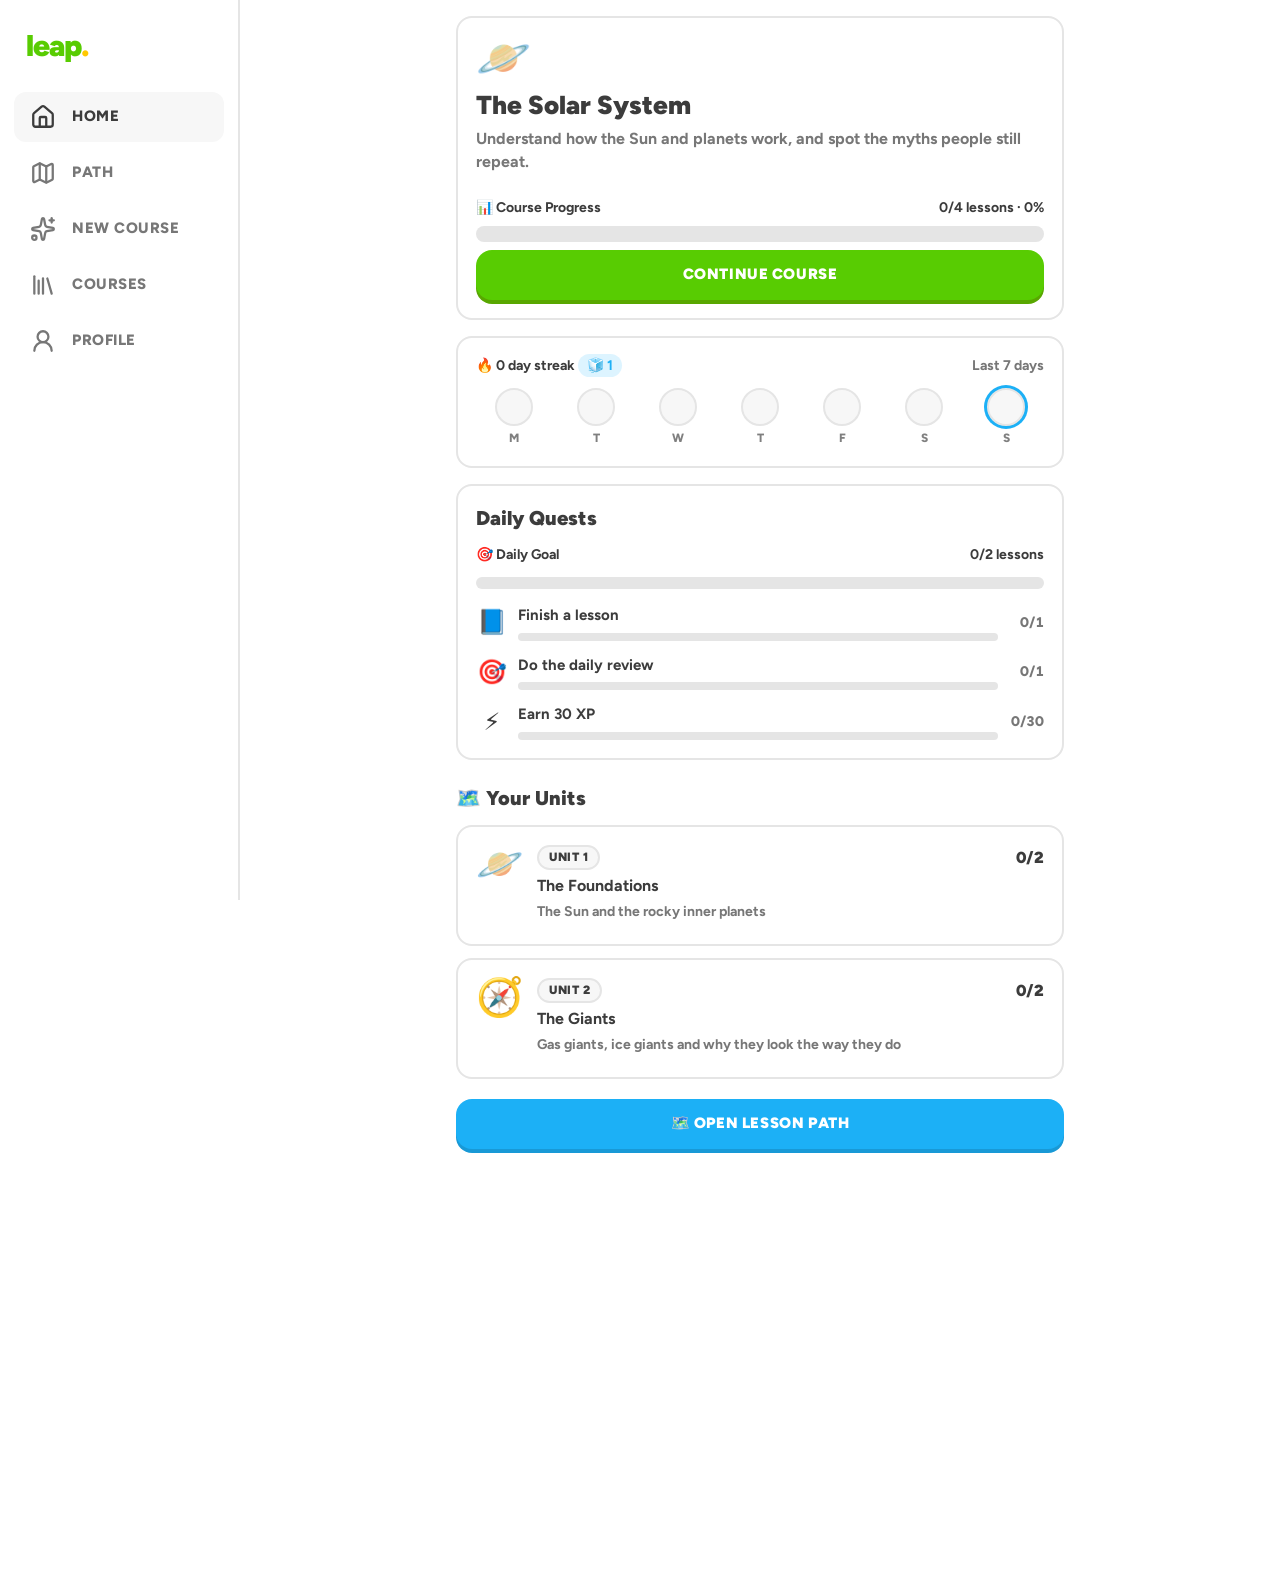
==== commit 0e83fcbf: "Update" ====
--- a/index.html
+++ b/index.html
@@ -16,8 +16,8 @@
     <link rel="preconnect" href="https://fonts.gstatic.com" crossorigin />
     <link href="https://fonts.googleapis.com/css2?family=Figtree:wght@500;600;700;800;900&display=swap" rel="stylesheet" />
     <title>Leap · learn anything</title>
-    <script type="module" crossorigin src="./assets/learn-BVHJ_zbQ.js"></script>
-    <link rel="stylesheet" crossorigin href="./assets/learn-C8i1mQF3.css">
+    <script type="module" crossorigin src="./assets/learn-DRWJ5GDl.js"></script>
+    <link rel="stylesheet" crossorigin href="./assets/learn-m3AucYRx.css">
   </head>
   <body>
     <div id="root"></div>
--- a/assets/learn-m3AucYRx.css
+++ b/assets/learn-m3AucYRx.css
@@ -0,0 +1 @@
+:root{--bg:#fff;--surface:#fff;--surface-2:#f7f7f7;--tile:#f1f3f0;--border:#e5e5e5;--text:#3c3c3c;--muted:#777;--green:#58cc02;--green-dark:#58a700;--green-soft:#d7ffb8;--blue:#1cb0f6;--blue-dark:#1899d6;--blue-soft:#ddf4ff;--red:#ff4b4b;--red-dark:#ea2b2b;--red-soft:#ffdfe0;--gold:#ffc800;--gold-dark:#e5a500;--purple:#ce82ff;--purple-dark:#a568cc;--orange:#ff9600;--orange-dark:#e08500;--pink:#ff86d0;--pink-dark:#db6cb0;--teal:#00cd9c;--teal-dark:#00a67e;--locked:#e5e5e5;--locked-dark:#cecece;--radius:16px;--select-text:var(--blue-dark);--right-text:var(--green-dark);--wrong-text:var(--red-dark);--title:var(--green-dark);--em:#9b51e0;--lightningcss-light:initial;--lightningcss-dark: ;color-scheme:light dark}@media (prefers-color-scheme:dark){:root{--lightningcss-light: ;--lightningcss-dark:initial}:root:not([data-theme=light]){--bg:#131f24;--surface:#131f24;--surface-2:#202f36;--tile:#0e171b;--border:#37464f;--text:#f1f7fb;--muted:#8a9ba5;--green-soft:#1f3a12;--blue-soft:#10334a;--red-soft:#3f1c1f;--locked:#37464f;--locked-dark:#2a383f;--select-text:var(--blue);--right-text:var(--green);--wrong-text:var(--red);--title:var(--green);--em:var(--purple);--lightningcss-light: ;--lightningcss-dark:initial;color-scheme:dark}}:root[data-theme=dark]{--bg:#131f24;--surface:#131f24;--surface-2:#202f36;--tile:#0e171b;--border:#37464f;--text:#f1f7fb;--muted:#8a9ba5;--green-soft:#1f3a12;--blue-soft:#10334a;--red-soft:#3f1c1f;--locked:#37464f;--locked-dark:#2a383f;--select-text:var(--blue);--right-text:var(--green);--wrong-text:var(--red);--title:var(--green);--em:var(--purple);--lightningcss-light: ;--lightningcss-dark:initial;color-scheme:dark}*{box-sizing:border-box}html{-webkit-text-size-adjust:100%}body{background:var(--bg);color:var(--text);margin:0;font-family:Figtree,system-ui,-apple-system,Segoe UI,sans-serif;font-size:16px;font-weight:700;line-height:1.45}h1{margin:0 0 6px;font-size:26px;font-weight:900;line-height:1.2}h2{margin:0 0 10px;font-size:20px;font-weight:900}p{margin:0 0 10px}a{color:var(--blue)}button{font:inherit;color:inherit;cursor:pointer}button:disabled{cursor:default}.muted{color:var(--muted)}.small{font-size:14px}.tiny{margin:6px 0 0;font-size:13px}.good{color:var(--green)}.grow{flex:1;min-width:0}.row-between{justify-content:space-between;align-items:center;gap:10px;display:flex}.stack{flex-direction:column;gap:12px;width:100%;display:flex}.big-emoji{margin-bottom:8px;font-size:52px;line-height:1}.danger-text{color:var(--red)!important}.shell{min-height:100vh;display:flex}.side{border-right:2px solid var(--border);flex-direction:column;flex-shrink:0;gap:6px;width:240px;height:100vh;padding:24px 14px;display:flex;position:sticky;top:0}.logo{color:var(--green);letter-spacing:-1px;padding:0 12px 18px;font-size:30px;font-weight:900}.logo span{color:var(--gold)}.logo-mobile{padding:0;font-size:26px;display:none}.side-link{color:var(--muted);text-transform:uppercase;letter-spacing:.5px;border:2px solid #0000;border-radius:12px;align-items:center;gap:16px;padding:10px 14px;font-size:15px;font-weight:800;text-decoration:none;display:flex}.side-link:hover{background:var(--surface-2)}.side-link{color:var(--muted)}.side-link.active{color:var(--text);background:var(--surface-2);border-color:#0000}.side-link:focus-visible{outline:2px solid var(--muted);outline-offset:2px}.side-icon{place-items:center;display:inline-grid}.content{flex:1;min-width:0}.topbar{z-index:10;background:var(--bg);padding:calc(12px + env(safe-area-inset-top,0px)) 24px 12px;border-bottom:2px solid var(--border);justify-content:flex-end;align-items:center;gap:12px;display:flex;position:sticky;top:0}.stats{align-items:center;gap:6px;display:flex}.stat{color:var(--text);white-space:nowrap;border-radius:12px;align-items:center;gap:4px;padding:6px 10px;font-weight:800;text-decoration:none;display:inline-flex}.stat-emoji{font-size:22px}.stat.streak-on{color:var(--orange)}.stat.xp{color:var(--gold-dark)}.stat.hearts{color:var(--red)}.page{max-width:640px;margin:0 auto;padding:24px 16px 120px}@media (width<=860px){.side{z-index:20;width:auto;height:auto;padding:6px 8px calc(6px + env(safe-area-inset-bottom));border-right:0;border-top:2px solid var(--border);background:var(--bg);flex-direction:row;justify-content:space-around;position:fixed;inset:auto 0 0}.side .logo,.side-label{display:none}.side-link{padding:8px 16px}.logo-mobile{display:block}.topbar{padding:calc(10px + env(safe-area-inset-top,0px)) 16px 10px;justify-content:space-between}.page{padding-bottom:110px}}@media (width<=400px){.stat{padding:6px;font-size:15px}.logo-mobile{font-size:22px}}.btn{--c:var(--green);--d:var(--green-dark);background:var(--c);color:#fff;min-height:50px;box-shadow:0 4px 0 var(--d);text-transform:uppercase;letter-spacing:.6px;-webkit-tap-highlight-color:transparent;border:0;border-radius:16px;justify-content:center;align-items:center;gap:8px;padding:12px 22px;font-size:15px;font-weight:900;text-decoration:none;transition:transform 60ms,box-shadow 60ms,filter .15s;display:inline-flex}.btn:hover:not(:disabled){filter:brightness(1.06)}.btn:active:not(:disabled){box-shadow:0 0 0 var(--d);transform:translateY(4px)}.btn:disabled,.btn.is-disabled{--c:var(--locked);--d:var(--locked-dark);color:var(--muted);pointer-events:none}.btn.blue{--c:var(--blue);--d:var(--blue-dark)}.btn.red{--c:var(--red);--d:var(--red-dark)}.btn.gold{--c:var(--gold);--d:var(--gold-dark);color:#4b3800}.btn.ghost{--c:transparent;--d:var(--border);color:var(--blue);border:2px solid var(--border);box-shadow:0 2px 0 var(--border)}.btn.wide{width:100%}.small-btn{min-height:38px;padding:8px 14px;font-size:13px}.icon-btn{color:var(--muted);background:0 0;border:0;border-radius:10px;padding:6px 8px;font-size:22px}.icon-btn:hover{background:var(--surface-2)}.pbar{background:var(--locked);border-radius:99px;flex:1;min-width:40px;position:relative;overflow:hidden}.pbar-fill{border-radius:99px;min-width:0;height:100%;transition:width .5s cubic-bezier(.3,1.4,.6,1);position:relative}.pbar-fill.green{background:var(--green)}.pbar-fill.gold{background:var(--gold)}.pbar-fill.blue{background:var(--blue)}.pbar-fill.red{background:var(--red)}.pbar-fill.amber{background:var(--orange)}.pbar-shine{background:#ffffff59;border-radius:99px;height:26%;position:absolute;top:22%;left:8px;right:8px}.card{background:var(--surface);border:2px solid var(--border);border-radius:var(--radius);margin-bottom:16px;padding:18px}.empty{text-align:center;flex-direction:column;align-items:center;gap:4px;padding:40px 20px;display:flex}.empty p{max-width:32ch;margin-bottom:16px}.empty h2{text-wrap:balance}.course-card-top{align-items:flex-start;gap:14px;margin-bottom:14px;display:flex}.course-emoji{font-size:44px;line-height:1}.course-card .row-between{margin-bottom:8px}.course-card .btn{margin-top:16px}.goal-card .row-between{margin-bottom:8px}.unit{margin:28px 0 8px}.unit-banner{--c:var(--green);--d:var(--green-dark);background:var(--c);color:#fff;border-radius:var(--radius);box-shadow:0 4px 0 var(--d);justify-content:space-between;align-items:center;gap:14px;padding:16px 18px;display:flex}.unit-banner h2{margin:0 0 2px;font-size:19px}.unit-banner p{opacity:.92;margin:0;font-size:14px}.unit-banner.blue{--c:var(--blue);--d:var(--blue-dark)}.unit-banner.purple{--c:var(--purple);--d:var(--purple-dark)}.unit-banner.orange{--c:var(--orange);--d:var(--orange-dark)}.unit-banner.pink{--c:var(--pink);--d:var(--pink-dark)}.unit-banner.teal{--c:var(--teal);--d:var(--teal-dark)}.unit-progress{flex-direction:column;flex-shrink:0;align-items:flex-end;gap:4px;width:80px;font-size:13px;display:flex}.unit-progress .pbar{background:#0000002e;flex:none;width:100%}.nodes{flex-direction:column;align-items:center;gap:22px;padding:64px 0 10px;display:flex}.node-wrap{flex-direction:column;align-items:center;display:flex;position:relative}.node{--c:var(--green);--d:var(--green-dark);color:#fff;background:var(--c);width:74px;height:68px;box-shadow:0 7px 0 var(--d);border:0;border-radius:50%;font-size:30px;font-weight:900;transition:transform 60ms,box-shadow 60ms}.node:active:not(:disabled){box-shadow:0 1px 0 var(--d);transform:translateY(6px)}.node.blue{--c:var(--blue);--d:var(--blue-dark)}.node.purple{--c:var(--purple);--d:var(--purple-dark)}.node.orange{--c:var(--orange);--d:var(--orange-dark)}.node.pink{--c:var(--pink);--d:var(--pink-dark)}.node.teal{--c:var(--teal);--d:var(--teal-dark)}.node.done{--c:var(--gold);--d:var(--gold-dark)}.node.locked{--c:var(--locked);--d:var(--locked-dark);font-size:24px}.node-label{color:var(--muted);text-align:center;max-width:140px;margin-top:12px;font-size:13px;line-height:1.2}.start-bubble{background:var(--surface);border:2px solid var(--border);color:var(--green);letter-spacing:.5px;white-space:nowrap;z-index:1;border-radius:12px;padding:6px 12px;font-size:14px;font-weight:900;animation:1.2s ease-in-out infinite bob;position:absolute;top:-44px}.start-bubble:after{content:"";background:var(--surface);border-right:2px solid var(--border);border-bottom:2px solid var(--border);width:12px;height:12px;position:absolute;bottom:-8px;left:50%;transform:translate(-50%)rotate(45deg)}@keyframes bob{50%{transform:translateY(-5px)}}.mode{border:2px solid var(--border);background:var(--surface-2);border-radius:14px;margin:14px 0;padding:12px 14px;font-size:14px}.mode.smart{border-color:var(--purple);background:color-mix(in srgb, var(--purple) 12%, var(--bg))}.tabs{grid-template-columns:repeat(3,1fr);gap:10px;margin-bottom:16px;display:grid}.tab{text-align:center;border:2px solid var(--border);background:var(--surface);box-shadow:0 4px 0 var(--border);border-radius:16px;flex-direction:column;align-items:center;gap:4px;padding:14px 8px;display:flex}.tab.active{border-color:var(--blue);background:var(--blue-soft);box-shadow:0 4px 0 var(--blue)}.tab-icon{font-size:32px}.tab-label{font-size:15px;font-weight:900}.tab-hint{color:var(--muted);font-size:12px;line-height:1.25}.drop{border:3px dashed var(--border);text-align:center;cursor:pointer;word-break:break-word;border-radius:16px;flex-direction:column;align-items:center;gap:4px;margin-bottom:16px;padding:32px 16px;display:flex}.drop.drag,.drop:hover{border-color:var(--blue);background:var(--blue-soft)}.drop.has-file{border-color:var(--green);border-style:solid}.field{margin-bottom:16px}.field label{margin-bottom:8px;font-weight:900;display:block}.input{width:100%;font:inherit;color:var(--text);border:2px solid var(--border);background:var(--surface-2);border-radius:14px;outline:none;padding:14px 16px;font-weight:700}.input:focus{border-color:var(--blue)}.chips{flex-wrap:wrap;gap:8px;margin-top:12px;display:flex}.chip{border:2px solid var(--border);background:var(--surface);box-shadow:0 2px 0 var(--border);border-radius:99px;padding:6px 12px;font-size:14px}.chip:hover{border-color:var(--blue);color:var(--blue)}.error{background:var(--red-soft);color:var(--red);border-radius:12px;margin-bottom:14px;padding:12px 14px;font-size:14px}.building{text-align:center;margin-top:20px;padding:40px 22px}.building h2{margin:14px 0 18px}.building .pbar{height:18px}.building p{margin-top:10px}.building-mascot{font-size:72px;animation:.9s ease-in-out infinite hop;display:inline-block}@keyframes hop{0%,to{transform:translateY(0)scaleY(1)}40%{transform:translateY(-22px)scaleY(1.05)}80%{transform:translateY(0)scaleY(.9)}}.tip{background:var(--surface-2);border-radius:14px;margin-top:26px;padding:14px;font-size:14px}.course-list{margin-top:16px}.courses>.row-between{margin-bottom:16px}.course-row{flex-wrap:wrap;align-items:center;gap:8px;padding:14px;display:flex}.course-row.active{border-color:var(--green)}.course-row-main{text-align:left;background:0 0;border:0;flex:1;align-items:flex-start;gap:14px;min-width:0;padding:0;display:flex}.course-row-main .course-emoji{align-self:flex-start;font-size:38px}.course-row-main .row-between{margin-top:2px}.course-row-main strong{text-overflow:ellipsis;overflow:hidden}.pct{text-align:right;flex-shrink:0;width:40px}.pill{background:var(--green);color:#fff;text-transform:uppercase;border-radius:99px;flex-shrink:0;padding:2px 8px;font-size:11px}.confirm{flex-wrap:wrap;align-items:center;gap:8px;width:100%;margin-top:8px;display:flex}.level-card{align-items:center;gap:18px;display:flex}.level-card .row-between{margin-bottom:6px}.level-badge{background:var(--blue);color:#fff;width:72px;height:72px;box-shadow:0 5px 0 var(--blue-dark);border-radius:22px;flex-shrink:0;place-items:center;font-size:34px;font-weight:900;display:grid}.stat-grid{grid-template-columns:repeat(4,1fr);gap:10px;margin-bottom:16px;display:grid}.stat-grid .card{text-align:center;flex-direction:column;align-items:center;margin:0;padding:14px 10px;display:flex}.stat-big{font-size:20px;font-weight:900}@media (width<=520px){.stat-grid{grid-template-columns:repeat(2,1fr)}}.week{align-items:stretch;gap:8px;height:150px;margin-top:8px;display:flex}.week-col{flex-direction:column;flex:1;align-items:center;gap:4px;display:flex}.week-val{color:var(--muted);height:16px;font-size:12px}.week-track{background:var(--surface-2);border-radius:10px;flex:1;width:100%;max-width:36px;position:relative}.week-bar{background:var(--gold);border-radius:10px;min-height:0;transition:height .5s;position:absolute;bottom:0;left:0;right:0}.week-bar.hit{background:var(--green)}.week-goal{border-top:2px dashed var(--muted);opacity:.6;position:absolute;left:-3px;right:-3px}.week-day{color:var(--muted);font-size:13px}.week-day.today{color:var(--blue);font-weight:900}.badges{gap:14px;display:grid}.badge{opacity:.75;align-items:center;gap:14px;display:flex}.badge.got{opacity:1}.badge .pbar{height:8px;margin-top:6px}.badge-icon{background:var(--surface-2);filter:grayscale();border-radius:16px;flex-shrink:0;place-items:center;width:54px;height:54px;font-size:30px;display:grid}.badge.got .badge-icon{background:color-mix(in srgb, var(--gold) 30%, var(--bg));filter:none}.goal-options{grid-template-columns:repeat(2,1fr);gap:10px;display:grid}.goal-opt{border:2px solid var(--border);background:var(--surface);text-align:left;box-shadow:0 3px 0 var(--border);border-radius:14px;flex-direction:column;padding:12px;display:flex}.goal-opt span{color:var(--muted);font-size:13px}.goal-opt.active{border-color:var(--blue);background:var(--blue-soft);box-shadow:0 3px 0 var(--blue)}.key-row{gap:10px;display:flex}.key-row .btn{min-height:52px}.toggle{cursor:pointer;align-items:center;gap:10px;margin-bottom:14px;display:flex}.toggle input{width:20px;height:20px;accent-color:var(--green)}.lesson{flex-direction:column;min-height:100dvh;display:flex}.lesson-top{align-items:center;gap:14px;width:100%;max-width:1000px;margin:0 auto;padding:22px 16px 10px;display:flex}.lesson-top .pbar{height:16px}.lesson-body{flex:1;width:100%;max-width:640px;margin:0 auto;padding:20px 16px 200px}.pop{animation:.25s ease-out pop}@keyframes pop{0%{opacity:0;transform:translateY(10px)}to{opacity:1;transform:none}}.teach-label{color:var(--purple);text-transform:uppercase;letter-spacing:.5px;margin-bottom:14px;font-size:14px;font-weight:900}.teach-card{border:2px solid var(--border);box-shadow:0 4px 0 var(--border);background:var(--surface);border-radius:20px;padding:26px 22px;font-size:22px;line-height:1.45}.dots{justify-content:center;gap:8px;margin-top:18px;display:flex}.dots span{background:var(--locked);border-radius:50%;width:10px;height:10px}.dots span.on{background:var(--purple)}.retry-tag{color:var(--orange);text-transform:uppercase;margin-bottom:8px;font-size:14px;font-weight:900}.ex-title{text-transform:uppercase;letter-spacing:.5px;margin-bottom:10px;font-size:13px;font-weight:900}.ex-prompt{white-space:pre-line;margin-bottom:22px;font-size:19px}.ex-prompt.statement{border:2px solid var(--border);background:var(--surface-2);border-radius:16px;padding:18px}.choices{gap:12px;display:grid}.choice{text-align:left;border:2px solid var(--border);background:var(--surface);width:100%;min-height:58px;box-shadow:0 4px 0 var(--border);border-radius:16px;align-items:center;gap:14px;padding:14px 16px;font-size:17px;transition:transform 60ms;display:flex}.choice:active:not(:disabled){box-shadow:0 1px 0 var(--border);transform:translateY(3px)}.choice.selected{border-color:var(--blue);background:var(--blue-soft);box-shadow:0 4px 0 var(--blue);color:var(--select-text)}.choice.is-right{border-color:var(--green);background:var(--green-soft);box-shadow:0 4px 0 var(--green)}.choice.is-wrong{border-color:var(--red);background:var(--red-soft);box-shadow:0 4px 0 var(--red)}.choice-key{border:2px solid var(--border);width:30px;height:30px;color:var(--muted);border-radius:8px;flex-shrink:0;place-items:center;font-size:14px;display:grid}.choice.selected .choice-key{border-color:var(--blue);color:var(--blue)}.tf{grid-template-columns:1fr 1fr;gap:12px;display:grid}.tf-btn{text-align:center;flex-direction:column;justify-content:center;padding:22px 10px;font-size:19px;font-weight:900}.tf-icon{font-size:34px}.cloze-sentence{font-size:22px;line-height:2.1}.gap{border:0;border-bottom:3px solid var(--muted);text-align:center;vertical-align:baseline;background:0 0;min-width:90px;margin:0 4px;padding:0 12px;font-weight:900;line-height:1.6;display:inline-block}.gap.filled{border:2px solid var(--border);background:var(--surface);border-bottom-width:4px;border-radius:12px}.tiles{border-top:2px solid var(--border);flex-wrap:wrap;justify-content:center;gap:10px;padding-top:18px;display:flex}.tile{border:2px solid var(--border);background:var(--surface);box-shadow:0 4px 0 var(--border);border-radius:14px;padding:10px 16px;font-size:17px}.tile.used{background:var(--locked);color:#0000;box-shadow:none}.match{grid-template-columns:1fr 1fr;gap:12px;display:grid}.match-col{flex-direction:column;gap:12px;display:flex}.match-item{border:2px solid var(--border);background:var(--surface);min-height:62px;box-shadow:0 4px 0 var(--border);border-radius:14px;flex:1;padding:10px 12px;font-size:15px;line-height:1.25;transition:opacity .3s,transform 60ms}.match-item.selected{border-color:var(--blue);background:var(--blue-soft);box-shadow:0 4px 0 var(--blue)}.match-item.matched{border-color:var(--green);background:var(--green-soft);box-shadow:none;opacity:.45}.match-item.wrong{border-color:var(--red);background:var(--red-soft);animation:.35s shake}@keyframes shake{25%{transform:translate(-6px)}75%{transform:translate(6px)}}.check-bar{border-top:2px solid var(--border);background:var(--bg);padding:20px 16px calc(20px + env(safe-area-inset-bottom));z-index:30;position:fixed;bottom:0;left:0;right:0}.check-bar.right{background:var(--green-soft);border-color:#0000}.check-bar.wrong{background:var(--red-soft);border-color:#0000}.check-inner{justify-content:space-between;align-items:center;gap:16px;max-width:1000px;margin:0 auto;display:flex}.check-inner .btn{min-width:150px}.feedback{flex:1;align-items:flex-start;gap:14px;min-width:0;display:flex}.feedback strong{font-size:22px;font-weight:900}.feedback p{margin:2px 0 0;font-size:15px}.feedback .note{opacity:.85;font-size:14px}.right .feedback{color:var(--right-text)}.wrong .feedback{color:var(--wrong-text)}.feedback-icon{background:var(--bg);border-radius:50%;flex-shrink:0;place-items:center;width:52px;height:52px;font-size:26px;font-weight:900;display:grid}@media (width<=600px){.check-inner{flex-direction:column;align-items:stretch}.check-inner>span:empty{display:none}.check-inner .btn{width:100%}.feedback-icon{display:none}.teach-card{font-size:20px}}.done-screen,.out-screen{text-align:center;justify-content:center;align-items:center;position:relative;overflow:hidden}.done-inner{flex-direction:column;align-items:center;width:100%;max-width:480px;padding:40px 16px 160px;display:flex}.done-mascot{font-size:96px;animation:1s ease-in-out 3 hop}.done-inner h1{color:var(--gold-dark);margin:10px 0 8px;font-size:30px}.out-screen .done-inner h1{color:var(--red)}.done-stats{grid-template-columns:repeat(3,1fr);gap:10px;width:100%;margin:20px 0;display:grid}.done-stat{border:2px solid var(--c);border-radius:16px;flex-direction:column;display:flex;overflow:hidden}.done-stat span{background:var(--c);color:#fff;text-transform:uppercase;padding:4px;font-size:12px;font-weight:900}.done-stat strong{padding:12px 4px;font-size:18px}.done-stat.gold{--c:var(--gold)}.done-stat.green{--c:var(--green)}.done-stat.blue{--c:var(--blue)}.streak-line{color:var(--orange);font-size:20px;font-weight:900}.done-course{text-align:left;width:100%;margin-top:10px}.done-course .row-between{margin-bottom:8px}.done-course .pbar{height:14px}.confetti{pointer-events:none;z-index:0;position:fixed;inset:0}.confetti i{border-radius:3px;width:10px;height:16px;animation:linear forwards fall;position:absolute;top:-20px}@keyframes fall{to{top:110%;transform:rotate(720deg)translate(40px)}}.done-inner,.done-screen .check-bar{z-index:1;position:relative}.done-screen .check-bar{position:fixed}.modal-bg{z-index:50;background:#00000080;place-items:center;padding:16px;display:grid;position:fixed;inset:0}.modal{background:var(--bg);text-align:center;border-radius:20px;flex-direction:column;align-items:center;gap:10px;width:100%;max-width:380px;padding:28px 20px 20px;display:flex}@media (prefers-reduced-motion:reduce){*,:before,:after{transition:none!important;animation:none!important}}.method{grid-template-columns:1fr 1fr;gap:10px;margin:4px 0 18px;display:grid}.method-opt{text-align:left;border:2px solid var(--border);background:var(--surface);box-shadow:0 3px 0 var(--border);border-radius:14px;flex-direction:column;gap:2px;padding:12px 14px;display:flex}.method-opt span{color:var(--muted);font-size:13px;line-height:1.3}.method-opt.active{border-color:var(--purple);background:color-mix(in srgb, var(--purple) 12%, var(--bg));box-shadow:0 3px 0 var(--purple)}.steps{flex-direction:column;gap:18px;margin:0;padding:0;list-style:none;display:flex}.step{align-items:flex-start;gap:14px;display:flex}.step-num{background:var(--purple);color:#fff;border-radius:50%;flex-shrink:0;place-items:center;width:34px;height:34px;font-weight:900;display:grid}.step strong{margin:5px 0 6px;display:block}.step-actions{flex-wrap:wrap;gap:10px;margin-top:8px;display:flex}.step-actions .btn{flex:150px}.prompt-box{margin-top:10px;font-size:14px}.prompt-box summary{cursor:pointer;color:var(--blue)}.prompt-box textarea,.json-paste{width:100%;color:var(--text);background:var(--surface-2);border:2px solid var(--border);resize:vertical;border-radius:12px;margin-top:8px;padding:10px;font:16px/1.4 ui-monospace,SFMono-Regular,Menlo,monospace}.or-label{text-align:center;margin:12px 0 0;display:block}.json-paste{margin-bottom:10px}.step .error{margin:0 0 10px}@media (width<=420px){.method{grid-template-columns:1fr}}.section-title{margin:24px 0 12px;font-size:20px}.path-title{text-align:center;margin:0 0 4px;font-size:22px}.unit-row{color:inherit;align-items:center;gap:14px;margin-bottom:12px;text-decoration:none;display:flex}.unit-row:hover{border-color:var(--blue)}.unit-row-emoji{font-size:38px;line-height:1}.unit-row-main{flex-direction:column;flex:1;gap:4px;min-width:0;display:flex}.unit-row-count{color:var(--muted);font-weight:800}.home-page .btn.wide{margin-top:8px}.unit-emoji{flex-shrink:0;font-size:40px;line-height:1}.unit-banner-text{flex:1;min-width:0}.unit-banner{justify-content:flex-start}.unit-progress{margin-left:auto}.teach-art{text-align:center;margin:4px 0 22px;font-size:96px;line-height:1;animation:.5s cubic-bezier(.3,1.5,.6,1) art-pop}@keyframes art-pop{0%{opacity:0;transform:scale(.5)rotate(-8deg)}to{opacity:1;transform:none}}@media (prefers-reduced-motion:reduce){.teach-art{animation:none}}.done-check{width:132px;height:132px;animation:.6s cubic-bezier(.3,1.6,.6,1) both check-pop,1.2s ease-in-out 1s 2 check-bounce;overflow:visible}.dc-ring{fill:none;stroke:var(--gold);stroke-width:5px;stroke-dasharray:340;stroke-dashoffset:340px;animation:.6s ease-out .1s forwards dc-draw}.dc-fill{fill:var(--green);filter:drop-shadow(0 5px 0 var(--green-dark));transform-origin:60px 60px;animation:.5s cubic-bezier(.3,1.6,.6,1) .15s both check-pop}.dc-tick{fill:none;stroke:#fff;stroke-width:11px;stroke-linecap:round;stroke-linejoin:round;stroke-dasharray:80;stroke-dashoffset:80px;animation:.45s ease-out .55s forwards dc-draw}.dc-spark{stroke:var(--gold);stroke-width:5px;stroke-linecap:round;opacity:0;transform-origin:60px 60px;animation:.7s ease-out both dc-spark}@keyframes dc-draw{to{stroke-dashoffset:0}}@keyframes check-pop{0%{transform:scale(0)}to{transform:scale(1)}}@keyframes check-bounce{50%{transform:scale(1.08)}}@keyframes dc-spark{0%{opacity:0;transform:scale(.6)}40%{opacity:1}to{opacity:0;transform:scale(1.35)}}@media (prefers-reduced-motion:reduce){.done-check,.dc-fill,.dc-spark{animation:none}.dc-ring,.dc-tick{stroke-dashoffset:0;animation:none}.dc-spark{opacity:0}}.teach{text-align:center;flex-direction:column;justify-content:center;align-items:center;min-height:calc(100dvh - 400px);display:flex}.teach-label{margin-bottom:8px}.teach-art{margin-bottom:18px}.teach-card{text-align:center;width:100%}.btn.btn:disabled,.btn.btn.is-disabled{--c:var(--locked);--d:var(--locked-dark);color:var(--muted)}.btn.btn.ghost:disabled{--c:transparent;--d:var(--border)}.teach{justify-content:flex-start}.teach-label{align-self:stretch;margin-bottom:0}.teach-body{flex-direction:column;flex:1;justify-content:center;align-items:center;width:100%;display:flex}.speak-btn{border:2px solid var(--border);background:var(--surface);width:48px;height:44px;box-shadow:0 3px 0 var(--border);border-radius:14px;font-size:22px}.speak-btn:active{box-shadow:0 1px 0 var(--border);transform:translateY(2px)}.speak-btn.big{border-color:var(--blue);background:var(--blue-soft);width:76px;height:64px;box-shadow:0 4px 0 var(--blue);font-size:32px}.listen{flex-direction:column;align-items:center;gap:6px;margin-bottom:18px;display:flex}.phrase-card{flex-direction:column;align-items:center;gap:8px;display:flex}.phrase-text{font-size:34px;font-weight:900;line-height:1.2}.phrase-say{color:var(--purple);letter-spacing:.5px;font-size:18px;font-weight:800}.phrase-meaning{color:var(--muted);margin-bottom:8px;font-size:20px}.lang-grid{grid-template-columns:repeat(2,1fr);gap:10px;margin:8px 0 12px;display:grid}.lang-opt{border:2px solid var(--border);background:var(--surface);box-shadow:0 3px 0 var(--border);text-align:left;border-radius:14px;align-items:center;gap:10px;padding:12px;font-size:16px;font-weight:800;display:flex}.lang-opt.active{border-color:var(--blue);background:var(--blue-soft);box-shadow:0 3px 0 var(--blue)}.lang-flag{font-size:28px;line-height:1}.backup-row{flex-wrap:wrap;gap:10px;margin-top:14px;display:flex}.listen-btn{border:2px solid var(--blue);background:var(--blue-soft);width:100%;min-height:64px;color:var(--blue);box-shadow:0 4px 0 var(--blue);text-transform:uppercase;letter-spacing:.5px;border-radius:16px;justify-content:center;align-items:center;gap:12px;margin-bottom:22px;font-size:17px;font-weight:900;display:flex}.listen-btn span{font-size:28px}.listen-btn:active{box-shadow:0 1px 0 var(--blue);transform:translateY(3px)}.ex-title{color:var(--title)}.cloze-sentence{line-height:1.6}.gap{min-width:80px;padding:2px 12px;line-height:1.3}.gap.static{min-width:60px}.ex.has-dock{padding-bottom:96px}.listen-btn.dock{left:50%;bottom:calc(118px + env(safe-area-inset-bottom,0px));z-index:25;width:calc(100% - 32px);max-width:608px;margin:0;position:fixed;transform:translate(-50%)}.listen-btn.dock:active{transform:translate(-50%,3px)}.em{color:var(--em);font-weight:900}.feedback .em{color:inherit;font-size:inherit;font-weight:900;text-decoration:none}.hint-wrap{display:inline-block;position:relative}.hint-word{font:inherit;color:inherit;-webkit-text-decoration:underline dotted;text-decoration:underline dotted;text-decoration-thickness:2px;-webkit-text-decoration-color:var(--muted);text-decoration-color:var(--muted);text-underline-offset:4px;cursor:pointer;background:0 0;border:0;padding:0}.hint-word.open{color:var(--blue);-webkit-text-decoration-color:var(--blue);text-decoration-color:var(--blue)}.hint-bubble{z-index:40;background:var(--surface);color:var(--text);border:2px solid var(--border);box-shadow:0 4px 0 var(--border);white-space:nowrap;text-overflow:ellipsis;border-radius:12px;max-width:70vw;padding:6px 12px;font-size:15px;font-weight:800;position:absolute;bottom:calc(100% + 8px);left:50%;overflow:hidden;transform:translate(-50%)}.hint-bubble:after{content:"";border:7px solid #0000;border-top-color:var(--border);position:absolute;top:100%;left:50%;transform:translate(-50%)}.word-breakdown{flex-wrap:wrap;justify-content:center;gap:8px;margin:2px 0 10px;display:flex}.wb-item{background:var(--surface-2);border:2px solid var(--border);border-radius:12px;flex-direction:column;align-items:center;padding:6px 10px;display:flex}.wb-word{font-size:17px;font-weight:900}.wb-meaning{color:var(--muted);font-size:13px}.teach-nav{gap:12px;display:flex}.teach-nav .btn{flex:1;min-width:0}@media (width>=601px){.teach-nav .btn{min-width:120px}}.unit-banner{flex-direction:column;align-items:stretch;gap:12px}.unit-banner-top{align-items:center;gap:14px;display:flex}.unit-progress{flex-direction:row;align-items:center;gap:10px;width:100%;margin-left:0}.unit-progress .pbar{flex:1}.unit-progress span{text-align:right;min-width:34px;font-weight:900}.jump-btn{box-sizing:border-box;text-align:center;color:#fff;letter-spacing:.3px;background:#0000001f;border:2px solid #ffffffb3;border-radius:12px;align-self:stretch;width:100%;padding:10px 12px;font-size:14px;font-weight:900;display:block}.jump-btn:active{transform:translateY(2px)}.node.quiz{width:84px;height:76px;font-size:34px}.test-tag{color:var(--purple);text-transform:uppercase;letter-spacing:.5px;margin-bottom:10px;font-size:13px;font-weight:900}.page{padding-bottom:calc(140px + env(safe-area-inset-bottom,0px))}.home-page>.btn.wide:last-child{margin-bottom:8px}.complete-box{background:color-mix(in srgb, var(--gold) 18%, var(--bg));border-radius:14px;flex-direction:column;gap:4px;margin-top:16px;padding:14px;display:flex}.complete-box strong{font-size:18px}.complete-actions{flex-direction:column;gap:10px;margin-top:8px;display:flex}.complete-actions .btn{flex:none;width:100%;margin-top:0!important}.done-stats.two{grid-template-columns:repeat(2,1fr)}.check-inner.stack-buttons{justify-content:flex-end}.row-actions{gap:2px;display:flex}.pill.muted-pill{background:var(--locked-dark);color:var(--text)}.archive-note{margin:-6px 0 8px}.nodes{gap:56px}.unit-row-emoji{align-self:flex-start}.q-num{color:var(--muted);text-transform:uppercase;letter-spacing:.5px;margin-bottom:6px;font-size:13px;font-weight:900}.q-num .retry-tag{font-size:inherit;margin:0;display:inline}.unit-banner-top{align-items:flex-start}.home-page .course-card-top{flex-direction:column;gap:10px}.unit-row-head{justify-content:space-between;align-items:baseline;gap:12px;display:flex}.unit-row-head .unit-row-count{color:var(--text);flex-shrink:0;font-weight:900}.home-page .delete-course{margin-top:12px}.unit-row-head{align-items:center}.unit-pill{background:var(--surface-2);border:2px solid var(--border);color:var(--text);text-transform:uppercase;letter-spacing:.5px;border-radius:99px;padding:2px 10px;font-size:12px;font-weight:900;display:inline-block}.teach-art{margin:28px 0 16px;font-size:67px}.path-title{text-wrap:balance;flex-direction:column;align-items:center;gap:6px;display:flex}.path-title-emoji{font-size:56px;line-height:1}.path-title,.teach-card,.phrase-meaning,.done-inner h1,.done-inner p,.modal h2,.modal p,.empty h2,.empty p,.building h2,.tip,.node-label,.unit-banner h2,.feedback p,.feedback strong,.teach-card{text-wrap:balance}.video-box{background:var(--surface-2);border:2px solid var(--border);border-radius:14px;margin-top:14px;padding:14px}.video-note{margin:0 0 8px;font-size:15px}.video-steps{margin:0 0 12px;padding-left:20px;line-height:1.5}.video-box label{margin-bottom:6px;font-weight:900;display:block}.video-box .json-paste{margin:0 0 6px}@media (width<=860px){.side-link{background:0 0;border:0;flex:1;justify-content:center;padding:6px 0}.side-link:hover,.side-link.active{background:0 0}.side-icon{border-radius:17px;place-items:center;width:52px;height:34px;transition:background .2s,color .2s;display:grid}.side-link.active .side-icon{background:var(--surface-2)}}.unit-emoji.plate,.node-emoji.plate{background:#ffffffeb;border-radius:50%;place-items:center;display:inline-grid;box-shadow:inset 0 -3px #00000014}.unit-emoji.plate{width:56px;height:56px;font-size:32px}.node-emoji{place-items:center;line-height:1;display:inline-grid}.node-emoji.plate{width:46px;height:46px;font-size:26px}.cat-grid{grid-template-columns:repeat(3,1fr);gap:10px;margin-top:16px;display:grid}.cat-tile{text-align:center;background:var(--surface);border:2px solid var(--border);border-radius:var(--radius);min-width:0;color:inherit;font:inherit;cursor:pointer;flex-direction:column;align-items:stretch;gap:6px;padding:14px 8px 12px;display:flex}.cat-tile:active{transform:translateY(2px)}.cat-emoji{font-size:34px;line-height:1}.cat-name{text-overflow:ellipsis;white-space:nowrap;font-size:15px;overflow:hidden}.cat-tile .tiny{margin:0}.cat-tile .pbar{flex:none;width:100%;margin-top:4px}.cat-head{align-items:center;gap:4px;min-width:0;display:flex}.cat-head h1{text-overflow:ellipsis;white-space:nowrap;overflow:hidden}.cat-back{padding:0 8px 4px 0;font-size:32px;line-height:1;text-decoration:none}.rag-text{font-weight:900}.rag-text.red{color:var(--red)}.rag-text.amber{color:var(--orange)}.rag-text.green{color:var(--green)}.cat-tile.rag-red{border-color:color-mix(in srgb, var(--red) 55%, var(--border))}.cat-tile.rag-amber{border-color:color-mix(in srgb, var(--orange) 55%, var(--border))}.cat-tile.rag-green{border-color:color-mix(in srgb, var(--green) 55%, var(--border))}.cat-grid{margin-top:0}.courses>.course-row{margin-top:16px}.tabs{grid-template-columns:1fr;margin-top:16px}.tab{text-align:left;color:inherit;font:inherit;cursor:pointer;flex-direction:row;align-items:center;gap:16px;padding:16px 18px}.tab-text{flex-direction:column;gap:3px;min-width:0;display:flex}.tab-label{font-size:17px}.tab-hint{font-size:14px}.tab-icon{text-align:center;flex-shrink:0;width:44px}.change-course{margin-top:10px}.see-all{color:var(--blue);font-weight:900;text-decoration:none}.gate-bar{width:100%;max-width:280px;margin-top:8px;display:flex}.type-row{border:2px solid var(--border);background:var(--surface-2);border-bottom-width:4px;border-radius:16px;align-items:center;gap:4px;padding:6px 14px;display:flex}.type-row:focus-within{border-color:var(--blue)}.type-row.is-right{border-color:var(--green);background:var(--green-soft)}.type-row.is-wrong{border-color:var(--red);background:var(--red-soft)}.type-given{color:var(--blue);letter-spacing:.5px;font-size:24px;font-weight:900}.type-input{min-width:0;font:inherit;color:var(--text);background:0 0;border:0;outline:0;flex:1;padding:10px 0;font-size:24px;font-weight:800}.type-input::placeholder{color:var(--muted);font-size:18px;font-weight:600}.hint-btn{min-width:0}.hint-note{background:color-mix(in srgb, var(--gold) 16%, var(--bg));border-radius:14px;margin-top:16px;padding:12px 14px;font-size:15px;font-weight:700}.choice.ruled-out,.tile.ruled-out{opacity:.3;pointer-events:none;text-decoration:line-through}.path-end{text-align:center;background:color-mix(in srgb, var(--gold) 18%, var(--bg));border-radius:16px;flex-direction:column;align-items:stretch;gap:12px;margin:8px 0 24px;padding:16px;display:flex}.path-end strong{font-size:18px}.page{padding-top:calc(16px + env(safe-area-inset-top,0px))}.hearts-row{color:var(--red);justify-content:flex-end;align-items:center;margin:0 0 6px;font-size:18px;font-weight:800;display:flex}.goal-options{margin-top:16px}.goal-card-wrap{margin-bottom:4px}.settings-card .btn{width:100%;min-height:52px;margin-top:10px;padding:12px 16px;font-size:15px}.settings-card .backup-row{flex-flow:column;gap:0;margin-top:0}.settings-card .confirm{flex-direction:column;align-items:stretch;gap:0}.settings-card .confirm .small{margin-bottom:4px}.course-card{position:relative}.card-hearts{color:var(--red);font-size:18px;font-weight:800;position:absolute;top:14px;right:16px}.archive-delete{margin-top:12px}.archive-confirm{flex-direction:column;gap:8px;margin-top:12px;display:flex}.btn{letter-spacing:.6px;white-space:nowrap;text-transform:uppercase!important}.btn .btn-text{text-overflow:ellipsis;min-width:0;overflow:hidden}.btn{max-width:100%}.mode-switch{grid-template-columns:1fr 1fr;gap:8px;margin-bottom:16px;display:grid}.mode-switch button{border:2px solid var(--border);background:var(--surface);min-height:46px;color:var(--muted);text-transform:uppercase;letter-spacing:.5px;box-shadow:0 3px 0 var(--border);border-radius:14px;font-size:14px;font-weight:900}.mode-switch button.active{border-color:var(--blue);background:var(--blue-soft);color:var(--text);box-shadow:0 3px 0 var(--blue)}.auto-box{flex-direction:column;gap:10px;display:flex}.link-btn{color:var(--muted);background:0 0;border:0;align-self:center;padding:6px;text-decoration:underline}.hearts-row{gap:14px}.streak-chip{color:var(--orange)}.card-hearts{gap:14px;display:flex}.model-row{grid-template-columns:repeat(3,1fr);gap:8px;display:grid}.model-row button{border:2px solid var(--border);background:var(--surface);min-height:42px;color:var(--muted);box-shadow:0 3px 0 var(--border);border-radius:12px;font-weight:900}.model-row button.active{border-color:var(--blue);background:var(--blue-soft);color:var(--text);box-shadow:0 3px 0 var(--blue)}.jobs{flex-direction:column;gap:8px;margin-bottom:12px;display:flex}.job{border:2px solid var(--border);background:var(--surface);border-radius:16px;align-items:center;gap:10px;padding:12px 14px;display:flex}.job.done{border-color:var(--green)}.job.error{border-color:var(--red)}.job-text{flex-direction:column;flex:1;gap:2px;min-width:0;display:flex}.job-icon{color:var(--blue);flex:none;place-items:center;display:grid}.job-icon.done{color:var(--green)}.job-icon.error{color:var(--red,#ff4b4b)}.job-icon.running svg{animation:.9s linear infinite job-spin}@keyframes job-spin{to{transform:rotate(360deg)}}@media (prefers-reduced-motion:reduce){.job-icon.running svg{animation-duration:2.5s}}.job-btn{width:auto;min-height:38px;padding:6px 14px;font-size:13px}.job-x{color:var(--muted);background:0 0;border:0;padding:6px;font-size:16px}.unit-row.complete,.unit-row.complete:hover,.unit-row.complete:focus{border-color:var(--green)}.lesson.typing{left:0;right:0;top:var(--vvt,0px);height:var(--vvh,100dvh);z-index:20;background:var(--bg);min-height:0;position:fixed;overflow:hidden}.lesson.typing .lesson-top{padding-top:calc(12px + env(safe-area-inset-top,0px));flex:none}.lesson.typing .lesson-body{overscroll-behavior:contain;flex:1;min-height:0;padding-bottom:16px;overflow-y:auto}.lesson.typing .check-bar{padding:12px 16px calc(12px + env(safe-area-inset-bottom,0px));flex:none;position:static}.lesson.typing .check-inner{flex-direction:row;align-items:center;gap:10px}.lesson.typing .check-inner .btn{flex:1;width:auto;min-width:0}.lesson.typing .check-inner>span:empty{display:none}.lesson.typing .feedback{flex:1;min-width:0}.job-title{text-overflow:ellipsis;white-space:nowrap;overflow:hidden}.lesson.typing .check-bar{padding:10px 16px 8px}.lesson.typing .lesson-top{padding-top:calc(8px + env(safe-area-inset-top,0px));padding-bottom:4px}.lesson.typing .lesson-body{padding-top:12px;padding-bottom:20px}.lesson.typing .ex-prompt{margin-bottom:14px}.feedback .fb-label{text-transform:uppercase;letter-spacing:.9px;opacity:.65;margin-bottom:2px;font-size:11px;font-weight:900;display:block}.feedback .fb-answer{margin-top:8px}.feedback .fb-value{font-size:18px;font-weight:900;line-height:1.3;display:block}.feedback .note{border-top:2px solid;border-top-color:color-mix(in srgb, currentColor 25%, transparent);opacity:1;margin-top:10px;padding-top:10px}.feedback .fb-why{color:var(--text);opacity:.9;font-size:15px;font-weight:600;line-height:1.45;display:block}.feedback .fb-why .em{color:var(--text)}.lesson.typing .check-bar.right .check-inner,.lesson.typing .check-bar.wrong .check-inner{flex-direction:column;align-items:stretch;gap:12px}.lesson.typing .check-bar.right .check-inner .btn,.lesson.typing .check-bar.wrong .check-inner .btn{flex:none;width:100%}.lesson.typing .check-bar.right,.lesson.typing .check-bar.wrong{padding-bottom:calc(16px + env(safe-area-inset-bottom,0px))}.course-row .row-between>strong,.course-row-main h1,.course-card h1,.path-title,.unit-row-main>strong,.unit-banner h2,h1{text-wrap:balance}.archive-link{margin-top:16px}.course-row{flex-flow:column;align-items:stretch;gap:0}.course-row-main{flex:none;width:100%}.course-row .archive-delete,.course-row .archive-confirm{width:100%}.course-row.archived{opacity:1}.course-row.archived .course-row-main{opacity:.8}.teach-card:not(.phrase-card){padding:24px 22px;font-size:20px;line-height:1.5}.teach-para{margin:0}.teach-para+.teach-para{margin-top:18px}.sr-only{clip-path:inset(50%);white-space:nowrap;width:1px;height:1px;position:absolute;overflow:hidden}.why-card{border-color:var(--purple);box-shadow:0 4px 0 var(--purple)}.teach-card.why-card:not(.phrase-card){font-style:normal}.order-help{opacity:.75;margin-bottom:14px;font-size:16px}.order-slots{gap:10px;margin:0 0 16px;padding:0;list-style:none;display:grid}.order-slot{border:2px dashed var(--border);border-radius:14px;align-items:stretch;min-height:52px;display:flex}.order-slot:not(.empty){border-style:solid;border-color:var(--border)}.order-slot.empty{align-items:center;padding:0 14px}.order-slot.right{border-color:var(--green);background:var(--green-soft)}.order-slot.wrong{border-color:var(--red);background:var(--red-soft);animation:.35s shake}.order-num{background:var(--surface-2);font-variant-numeric:tabular-nums;border-radius:50%;flex-shrink:0;place-items:center;min-width:26px;height:26px;font-size:13px;font-weight:900;display:inline-grid}.order-pool{flex-direction:column;gap:10px;display:flex}.order-tile{text-align:left;border:2px solid var(--border);background:var(--surface);width:100%;min-height:52px;box-shadow:0 3px 0 var(--border);color:inherit;font:inherit;cursor:pointer;touch-action:manipulation;border-radius:14px;align-items:center;gap:12px;padding:10px 14px;font-size:17px;font-weight:700;display:flex}.order-tile.placed{box-shadow:none;background:0 0;border:0;border-radius:12px}.order-tile:focus-visible,.order-check:focus-visible{outline:3px solid var(--blue);outline-offset:2px}.order-tile:disabled{cursor:default}.order-check{width:100%;margin-top:16px}.frog{display:inline-block}.frog.happy{animation:.5s cubic-bezier(.3,1.6,.6,1) frog-hop}.frog.sad{filter:saturate(.35);animation:.4s shake;transform:rotate(-12deg)}@keyframes frog-hop{0%{transform:translateY(0)scale(1)}40%{transform:translateY(-9px)scale(1.2)}to{transform:translateY(0)scale(1)}}.feedback .frog-line{opacity:.8;margin-top:2px;font-size:14px;font-weight:700}.combo-chip{background:var(--orange);color:#fff;border-radius:999px;margin-top:8px;padding:4px 12px;font-size:14px;font-weight:900;animation:.45s cubic-bezier(.3,1.6,.6,1) combo-pop;display:inline-block}@keyframes combo-pop{0%{opacity:0;transform:scale(.5)}to{opacity:1;transform:scale(1)}}.frog-verdict{text-wrap:balance;margin:6px 0 0;font-weight:800}.unlocked{flex-direction:column;align-items:center;gap:8px;margin-top:12px;display:flex}.unlocked-chip{background:var(--gold-soft,#ffc8002e);border:2px solid var(--gold,#ffc800);border-radius:14px;padding:8px 14px;font-size:15px;font-weight:900;animation:.5s cubic-bezier(.3,1.6,.6,1) .4s both combo-pop}.streak-week{flex-direction:column;gap:12px;display:flex}.sw-days{grid-template-columns:repeat(7,1fr);gap:6px;margin:0;padding:0;list-style:none;display:grid}.sw-day{flex-direction:column;align-items:center;gap:4px;display:flex}.sw-dot{background:var(--surface-2);border:2px solid var(--border);border-radius:50%;place-items:center;width:38px;height:38px;font-size:20px;display:grid}.sw-day.on .sw-dot{background:var(--orange-soft,#ff96002e);border-color:var(--orange)}.sw-day.today .sw-dot{box-shadow:0 0 0 3px var(--blue)}.sw-label{text-transform:uppercase;opacity:.65;font-size:12px;font-weight:800}.weak-btn{justify-content:center;display:flex}.install-row{align-items:center;gap:14px;display:flex}.install-row h2{text-wrap:balance;margin:0 0 4px;font-size:18px}.install-row p{margin:0}.install-icon{background:#131f24;border-radius:16px;flex-shrink:0;place-items:center;width:64px;height:64px;font-size:40px;display:grid}.install-card .btn{margin-top:12px}@media (prefers-reduced-motion:reduce){.frog.happy,.frog.sad,.combo-chip,.unlocked-chip,.order-slot.wrong{animation:none}}.stepper{justify-content:center;align-items:center;gap:16px;margin:6px 0 16px;display:flex}.stepper .btn{min-width:56px;padding:8px 0;font-size:24px}.stepper-n{text-align:center;font-variant-numeric:tabular-nums;min-width:110px;font-size:24px}.seg{gap:8px;margin-bottom:12px;display:flex}.seg .btn{flex:1}.lesson-top{z-index:25;background:var(--bg);padding-top:calc(14px + env(safe-area-inset-top,0px));box-shadow:0 0 0 100vmax var(--bg);clip-path:inset(0 -100vmax);position:sticky;top:0}.route-fade{animation:.24s ease-out route-in}@keyframes route-in{0%{opacity:0;transform:translateY(10px)}to{opacity:1;transform:none}}.home-page>*{animation:.42s cubic-bezier(.2,.9,.3,1) both rise}.home-page>:nth-child(2){animation-delay:50ms}.home-page>:nth-child(3){animation-delay:.1s}.home-page>:nth-child(4){animation-delay:.15s}.home-page>:nth-child(5){animation-delay:.2s}.home-page>:nth-child(6){animation-delay:.25s}.home-page>:nth-child(n+7){animation-delay:.3s}@keyframes rise{0%{opacity:0;transform:translateY(14px)}to{opacity:1;transform:none}}.pop.leave{animation:.15s ease-in forwards leave}@keyframes leave{to{opacity:0;transform:translate(-26px)}}.check-inner.fb-in{animation:.3s cubic-bezier(.2,.9,.3,1.15) sheet-up}@keyframes sheet-up{0%{opacity:0;transform:translateY(22px)}to{opacity:1;transform:none}}.stat.hearts.hit{animation:.7s ease-out heart-hit}@keyframes heart-hit{0%{transform:scale(1)}20%{transform:scale(1.35)rotate(-8deg)}40%{transform:scale(1.2)rotate(8deg)}60%{transform:scale(1.25)rotate(-5deg)}to{transform:scale(1)}}.flame{transform-origin:50% 90%;display:inline-block}.flame.lit{animation:1.8s ease-in-out infinite flicker}@keyframes flicker{0%,to{transform:scale(1)rotate(0)}30%{transform:scale(1.12)rotate(-4deg)}60%{transform:scale(.96)rotate(3deg)}}.streak-line .flame{animation:.8s cubic-bezier(.3,1.6,.6,1) .2s both flame-pop}@keyframes flame-pop{0%{opacity:0;transform:scale(.2)}to{opacity:1;transform:scale(1)}}.count-up{font-variant-numeric:tabular-nums;font-weight:inherit}.levelup{border:2px solid var(--gold);background:color-mix(in srgb, var(--gold) 16%, var(--bg));border-radius:16px;justify-content:center;align-items:center;gap:12px;margin-top:10px;padding:10px 18px;animation:.6s cubic-bezier(.3,1.6,.6,1) .5s both combo-pop;display:flex}.levelup-badge{background:var(--gold);color:#4b3800;border-radius:50%;place-items:center;width:40px;height:40px;font-size:20px;font-weight:800;animation:.9s cubic-bezier(.3,1.4,.6,1) .6s both badge-spin;display:grid}@keyframes badge-spin{0%{transform:rotate(-200deg)scale(.3)}to{transform:none}}.node.just-done{animation:.7s cubic-bezier(.3,1.6,.6,1) node-done}@keyframes node-done{0%{transform:scale(.7)}60%{transform:scale(1.18)}to{transform:scale(1)}}.node.just-unlocked{animation:.9s cubic-bezier(.3,1.5,.6,1) .55s both node-unlock}@keyframes node-unlock{0%{box-shadow:0 7px 0 var(--d), 0 0 0 0 var(--c);transform:scale(.6)}55%{transform:scale(1.16)}to{box-shadow:0 7px 0 var(--d), 0 0 0 26px transparent;transform:scale(1)}}.today-card{flex-direction:column;gap:12px;display:flex}.today-head{justify-content:space-between;align-items:center;gap:12px;display:flex}.today-head h1{margin:0;font-size:28px}.today-streak{align-items:center;gap:6px;font-size:22px;font-weight:800;display:inline-flex}.freeze-chip{background:var(--blue-soft);color:var(--blue);border-radius:999px;padding:3px 9px;font-size:14px}.quests{gap:14px;margin:4px 0 0;padding:0;list-style:none;display:grid}.quest{grid-template-columns:32px minmax(0,1fr) auto;align-items:center;gap:10px;display:grid}.quest-icon{text-align:center;font-size:24px}.quest-main{flex-direction:column;gap:6px;min-width:0;font-size:15px;font-weight:700;display:flex}.quest-count{color:var(--muted);font-variant-numeric:tabular-nums;text-align:right;min-width:36px;font-size:14px;font-weight:800}.quest.done .quest-count{color:var(--green)}.quest-claim{min-width:0;padding:8px 12px;font-size:14px;animation:1.4s ease-in-out infinite claim-pulse}@keyframes claim-pulse{50%{transform:scale(1.06)}}.reminder-row{flex-wrap:wrap;align-items:center;gap:10px;margin-top:10px;display:flex}.time-input{flex:1;width:auto;min-width:120px}.ideas{pointer-events:none;-webkit-user-select:none;user-select:none;flex-direction:column;gap:8px;margin:12px -16px 0;display:flex;overflow:hidden;-webkit-mask-image:linear-gradient(90deg,#0000,#000 8% 92%,#0000);mask-image:linear-gradient(90deg,#0000,#000 8% 92%,#0000)}.idea-row{overflow:hidden}.idea-track{gap:8px;width:max-content;animation:60s linear infinite idea-scroll;display:flex}.idea-row.r1 .idea-track{animation-duration:75s;animation-direction:reverse}.idea-row.r2 .idea-track{animation-duration:90s}.idea{border:2px solid var(--border);background:var(--surface);white-space:nowrap;border-radius:999px;flex:none;padding:8px 12px;font-size:14px;font-weight:700}@keyframes idea-scroll{to{transform:translate(calc(-50% - 4px))}}@media (prefers-reduced-motion:reduce){.idea-track{animation:none}.idea-row{overflow-x:auto}}.today-card .pbar,.quest-main .pbar{flex:none;width:100%}.ch{opacity:0}.ch.on{opacity:1}.phrase-card>*{animation:.5s cubic-bezier(.2,.9,.3,1) both text-in}@keyframes text-in{0%{opacity:0;transform:translateY(10px)}to{opacity:1;transform:none}}.phrase-card>:nth-child(2){animation-delay:.25s}.phrase-card>:nth-child(3){animation-delay:.5s}.phrase-card>:nth-child(4){animation-delay:.8s}.phrase-card>:nth-child(n+5){animation-delay:1.1s}.teach-card{cursor:default}.teach-card .typed{text-align:left}.teach-card .typed .teach-para{text-align:left;text-wrap:pretty}.hint-word.term{font-weight:inherit;text-decoration:underline;text-decoration-thickness:2px;-webkit-text-decoration-color:var(--em);text-decoration-color:var(--em);text-underline-offset:5px;color:inherit}.hint-word.term.open{color:inherit;-webkit-text-decoration-color:var(--blue);text-decoration-color:var(--blue)}.hint-word.term:focus-visible{outline:3px solid var(--blue);outline-offset:3px;border-radius:4px}.term-bubble{white-space:normal;text-align:left;text-overflow:clip;width:min(260px,76vw);transform-origin:calc(50% + var(--arrow-shift,0px)) 100%;font-size:15px;font-weight:600;line-height:1.4;animation:.28s cubic-bezier(.3,1.5,.6,1) both bubble-pop;overflow:visible}@keyframes bubble-pop{0%{opacity:0;translate:0 8px;scale:.7}to{opacity:1;translate:0;scale:1}}.term-bubble{margin-bottom:2px;box-shadow:0 6px 18px #00000038}.term-bubble:before,.term-bubble:after{content:"";left:calc(50% + var(--arrow-shift,0px));border:0;position:absolute;top:auto;transform:translate(-50%)rotate(45deg)}.term-bubble:before{background:var(--border);border-radius:0 0 4px;width:16px;height:16px;bottom:-9px}.term-bubble:after{background:var(--surface);border-radius:0 0 3px;width:14px;height:14px;bottom:-6px}.unit-icon{color:#fff;background:#ffffff38;border-radius:50%;flex-shrink:0;place-items:center;width:56px;height:56px;display:inline-grid;box-shadow:inset 0 -3px #0000001a}.node svg{filter:drop-shadow(0 2px #0000002e);margin:0 auto;display:block}.node.locked svg{filter:none;opacity:.8}.quests-card{flex-direction:column;gap:12px;display:flex}.quests-card h2{margin:0;font-size:20px}.quests-card .pbar,.course-card .pbar{flex:none;width:100%}input:not([type=checkbox]):not([type=radio]),textarea,select{font-size:max(16px,1em)}html,body{touch-action:pan-x pan-y}.courses .cat-tile,.courses .card.course-row,.courses .archive-link{background:var(--tile);box-shadow:none;border:0}.courses .cat-tile{padding:16px 10px 14px}.courses .archive-link{color:var(--blue)}.view-toggle{background:var(--tile);border-radius:14px;grid-template-columns:1fr 1fr;gap:4px;margin-top:14px;padding:4px;display:grid}.view-toggle button{color:var(--muted);font:inherit;cursor:pointer;background:0 0;border:0;border-radius:11px;justify-content:center;align-items:center;gap:8px;padding:9px 0;font-weight:800;transition:background .2s,color .2s;display:inline-flex}.view-toggle button.on{background:var(--surface-2);color:var(--text)}.view-toggle button:focus-visible{outline:2px solid var(--muted);outline-offset:2px}.course-list{flex-direction:column;margin-top:16px;display:flex}.course-list .course-row{margin-top:0}.nodes{position:relative}.path-lines{pointer-events:none;z-index:0;position:absolute;top:0;left:0;overflow:visible}.path-lines path{fill:none;stroke:var(--border);stroke-width:8px;stroke-linecap:round;opacity:.8}.path-lines path.done{stroke:var(--gold);opacity:.55}.nodes .node-wrap{z-index:1}.nodes .node-label{text-shadow:0 0 6px var(--bg), 0 0 6px var(--bg);position:relative}.hint-bubble:not(.term-bubble){animation:.24s cubic-bezier(.3,1.5,.6,1) both bubble-pop}.phrasebook>p{margin:4px 0 16px}.phrase-list{flex-direction:column;gap:10px;margin:0;padding:0;list-style:none;display:flex}.phrase-row{background:var(--tile);border-radius:var(--radius);align-items:center;gap:12px;padding:14px 14px 14px 18px;display:flex}.pr-text{flex-direction:column;flex:1;gap:2px;min-width:0;display:flex}.pr-phrase{text-wrap:balance;font-size:20px;line-height:1.25}.pr-say{color:var(--purple);font-size:14px;font-weight:700}.pr-mean{color:var(--muted);font-size:15px;font-weight:700}.pr-audio{background:var(--surface-2);width:46px;height:46px;color:var(--blue);cursor:pointer;border:0;border-radius:50%;flex-shrink:0;place-items:center;transition:transform 80ms,background .2s;display:grid}.pr-audio:active{transform:scale(.92)}.pr-audio:focus-visible{outline:2px solid var(--muted);outline-offset:2px}.course-card .btn svg{vertical-align:-4px;margin-right:6px}.corner-btn{background:var(--surface-2);width:44px;height:44px;color:var(--blue);border-radius:50%;place-items:center;display:grid;position:absolute;top:14px;right:14px}.corner-btn:active{transform:scale(.94)}.corner-btn:focus-visible{outline:2px solid var(--muted);outline-offset:2px}.phrase-row.faded{opacity:.6}.home-page.has-review-bar{padding-bottom:72px}.review-bar{z-index:19;text-align:center;background:var(--blue);color:#fff;letter-spacing:.06em;text-transform:uppercase;margin:16px -16px 0;padding:16px;font-size:17px;font-weight:800;text-decoration:none;animation:.4s cubic-bezier(.2,.9,.3,1) both rise;display:block;position:sticky;bottom:0}.review-bar:active{filter:brightness(.92)}.review-bar:focus-visible{outline-offset:-6px;outline:3px solid #fff}@media (width<=860px){.review-bar{left:0;right:0;bottom:calc(60px + env(safe-area-inset-bottom,0px));margin:0;position:fixed}}
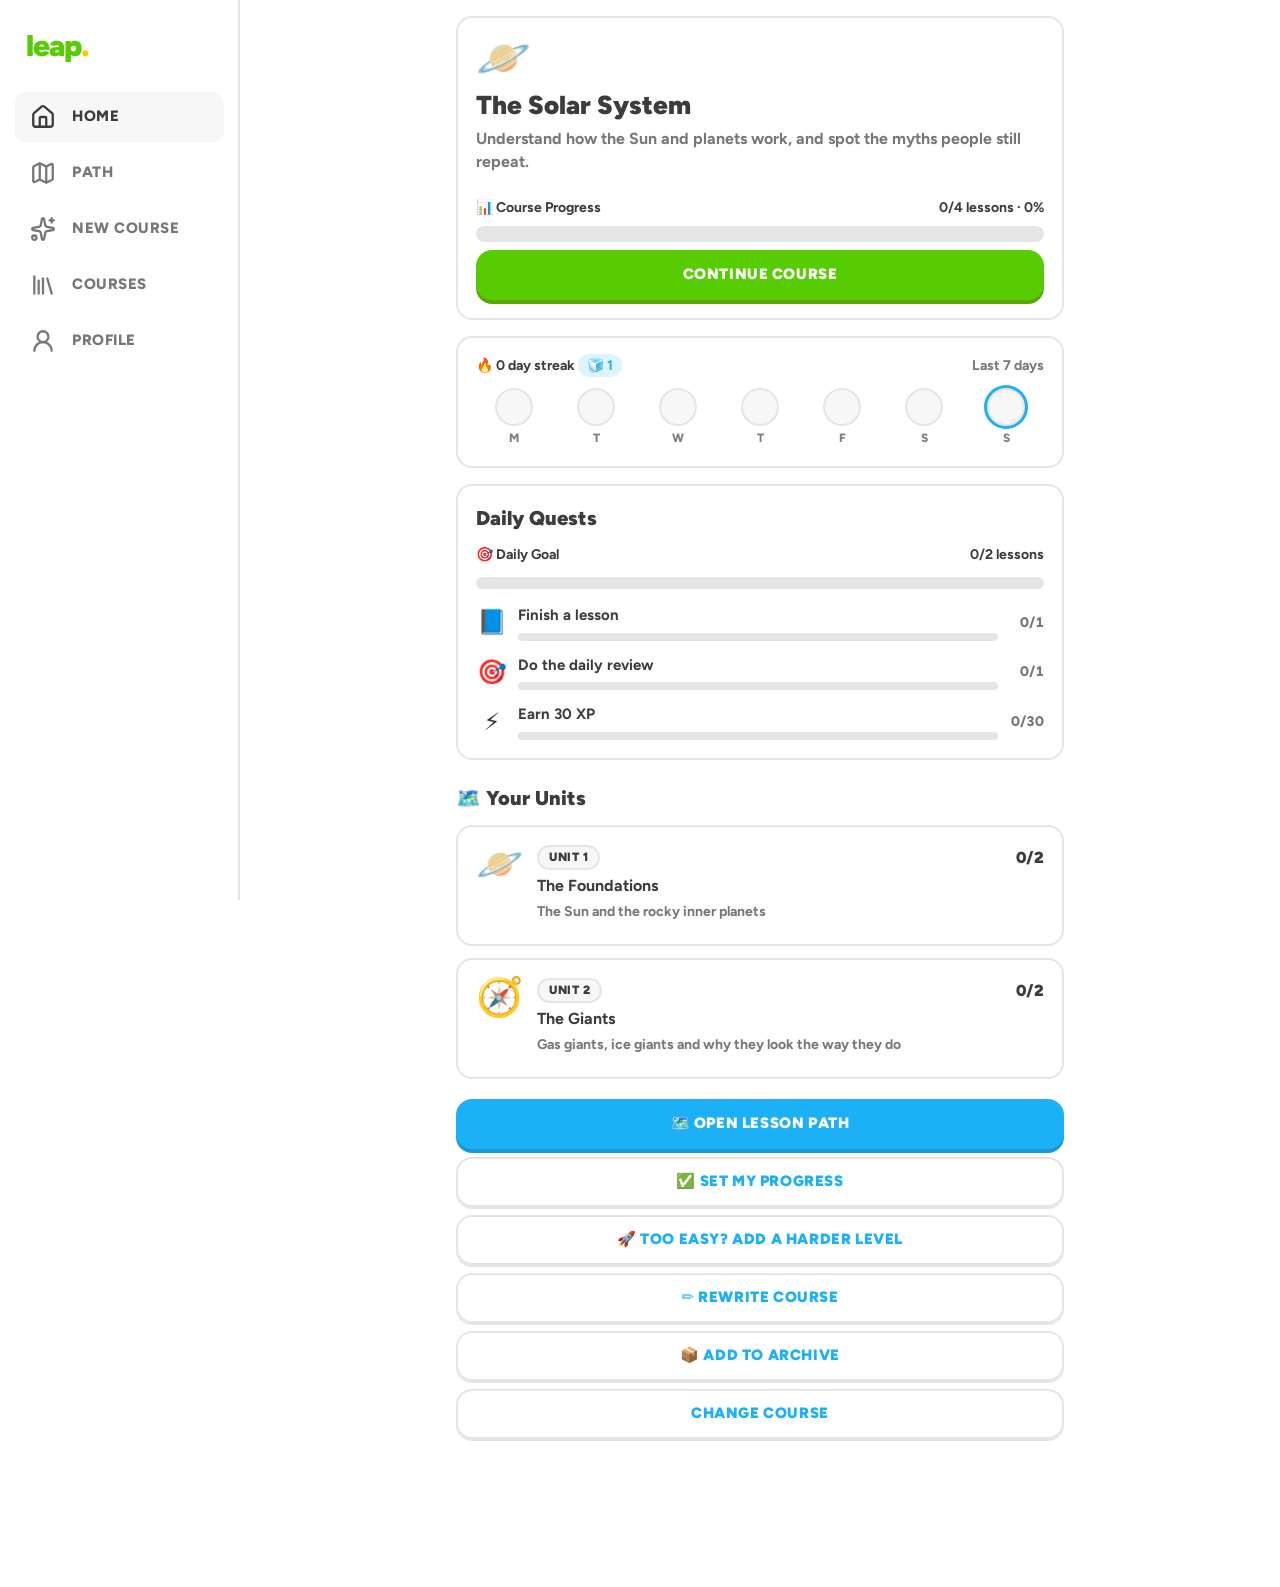
==== commit 87af4332: "Update" ====
--- a/index.html
+++ b/index.html
@@ -16,7 +16,7 @@
     <link rel="preconnect" href="https://fonts.gstatic.com" crossorigin />
     <link href="https://fonts.googleapis.com/css2?family=Figtree:wght@500;600;700;800;900&display=swap" rel="stylesheet" />
     <title>Leap · learn anything</title>
-    <script type="module" crossorigin src="./assets/learn-DRWJ5GDl.js"></script>
+    <script type="module" crossorigin src="./assets/learn-D8c-6bMG.js"></script>
     <link rel="stylesheet" crossorigin href="./assets/learn-m3AucYRx.css">
   </head>
   <body>
